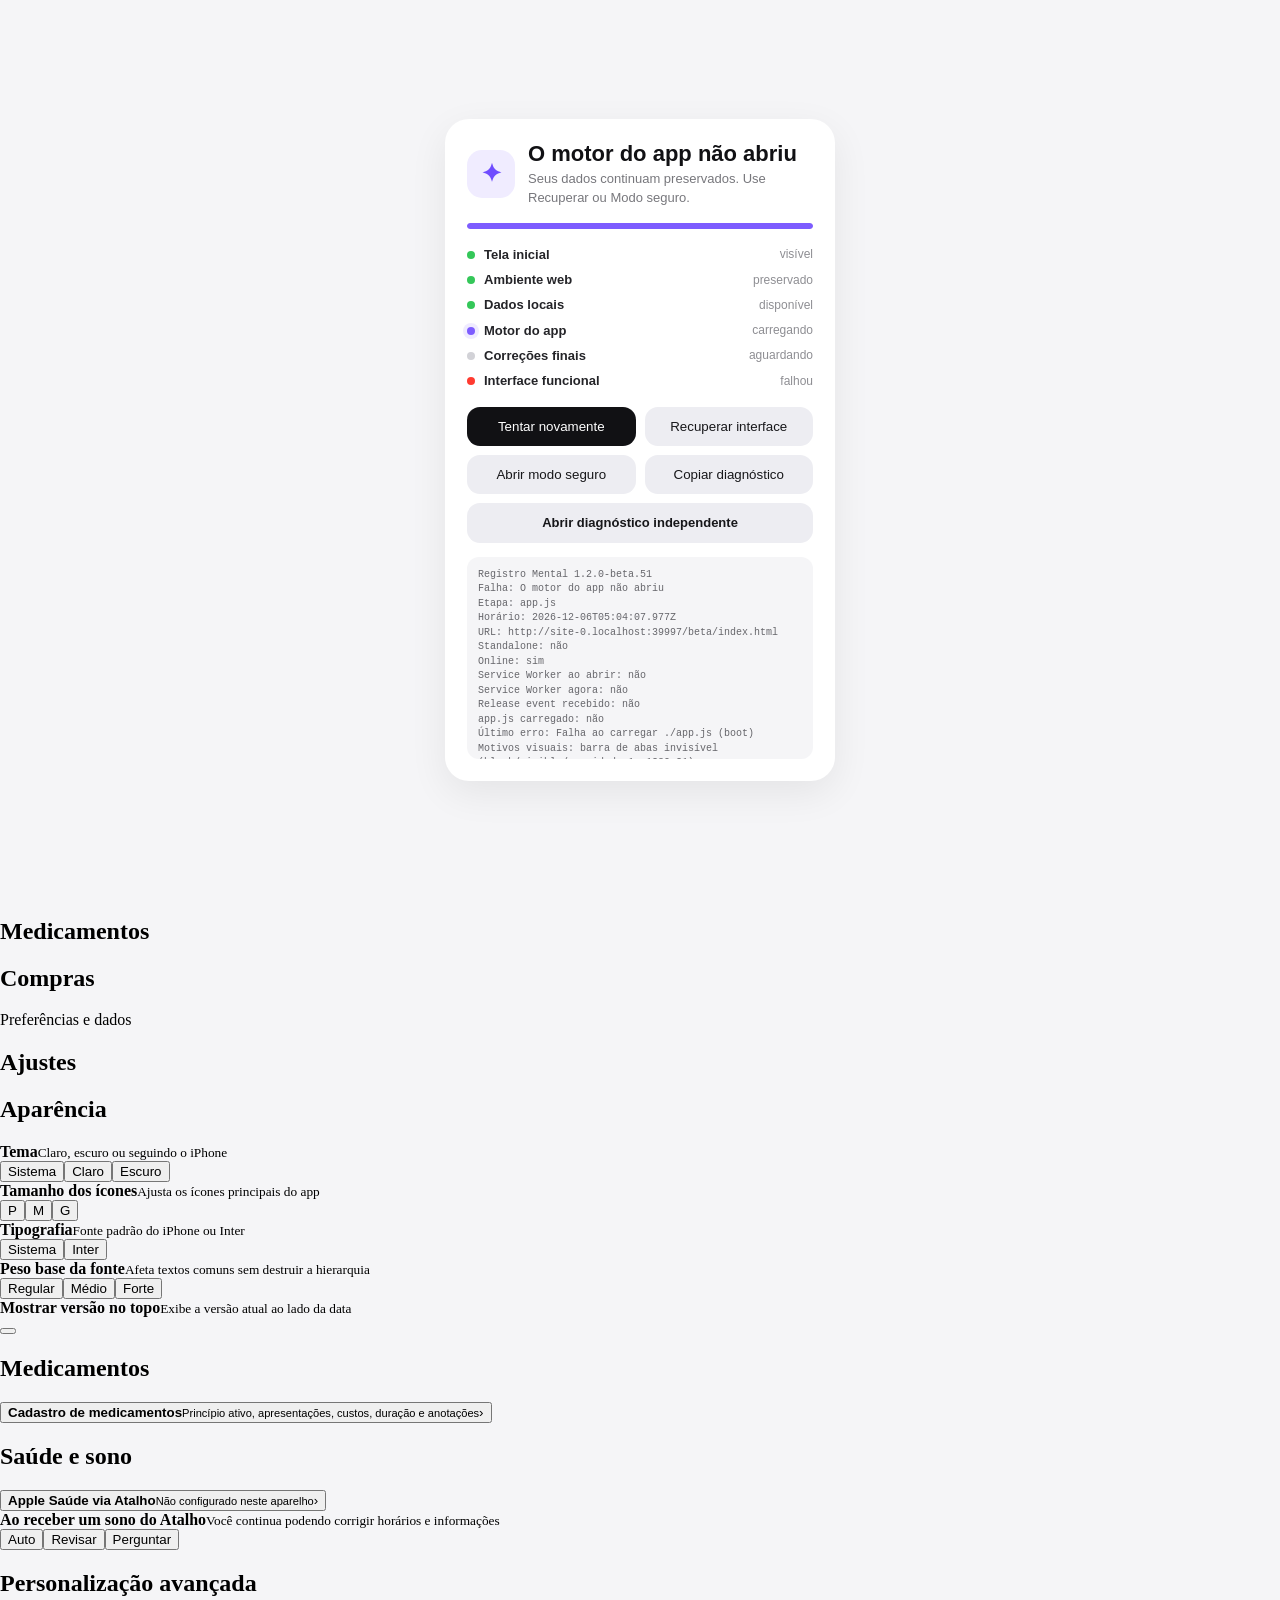
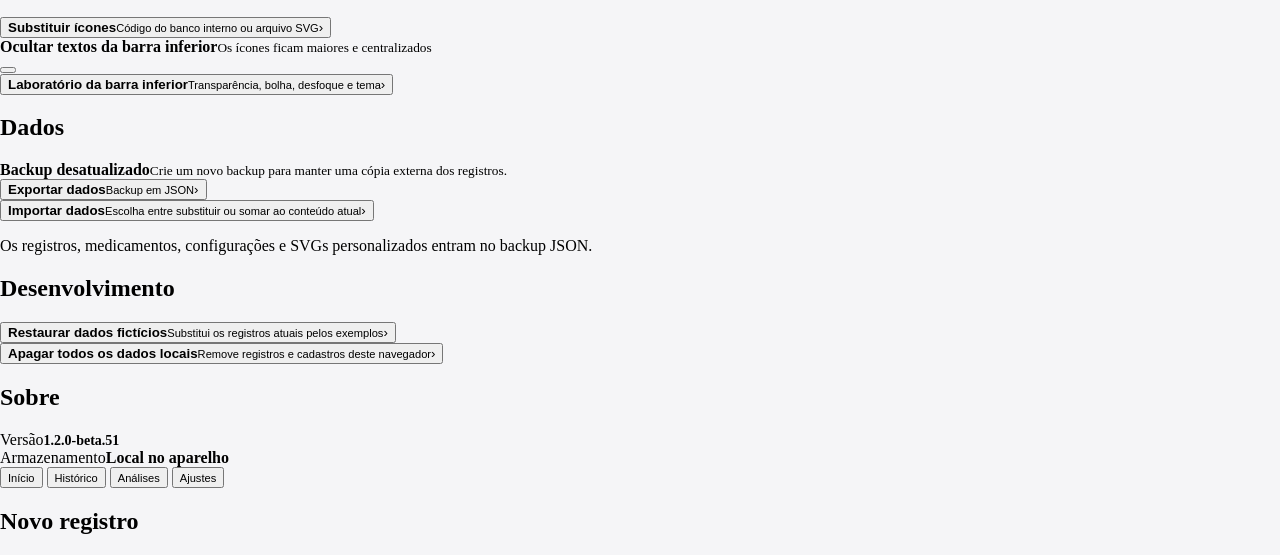
==== beta/index.html @ a5d713c7 "fix: inicialização instantânea beta, cache seguro e isolamento oficial" ====
<!doctype html>
<html lang="pt-BR">
<head>
  <meta charset="utf-8">
  <meta http-equiv="Cache-Control" content="no-cache, no-store, must-revalidate">
  <meta http-equiv="Pragma" content="no-cache">
  <meta http-equiv="Expires" content="0">
  <meta name="viewport" content="width=device-width,initial-scale=1,viewport-fit=cover">
  <meta name="theme-color" content="#f5f5f7">
  <meta name="apple-mobile-web-app-capable" content="yes">
  <meta name="apple-mobile-web-app-status-bar-style" content="default">
  <meta name="apple-mobile-web-app-title" content="Registro Beta">
  <title>Registro Beta</title>
  <link rel="manifest" href="./manifest.webmanifest?v=1.2.0-beta.51">
  <link rel="stylesheet" href="./styles.css?v=1.2.0-beta.51">

<style id="rmBootCriticalStyle">
  html,body{margin:0;min-height:100%;background:#f5f5f7}
  body.rm-booting{overflow:auto}
  /* Carregamento sem sobreposição; erro abre diagnóstico automaticamente. */
  body.rm-booting:not(.rm-boot-failed) #rmBoot{opacity:0!important;visibility:hidden!important;pointer-events:none!important}
  body.rm-boot-failed #rmBoot{opacity:1!important;visibility:visible!important;pointer-events:auto!important}
  #rmBoot{position:fixed;inset:0;z-index:2147483000;display:grid;place-items:center;padding:22px;background:#f5f5f7;color:#111114;font-family:-apple-system,BlinkMacSystemFont,"SF Pro Text",sans-serif;box-sizing:border-box;transition:opacity .22s ease,visibility .22s ease}
  #rmBoot.rm-boot-hide{opacity:0;visibility:hidden;pointer-events:none}
  #rmBootActions[hidden],#rmBootDiagnostics[hidden]{display:none!important}
  .rm-boot-card{width:min(100%,390px);background:#fff;border-radius:24px;padding:22px;box-sizing:border-box;box-shadow:0 12px 38px rgba(0,0,0,.07)}
  .rm-boot-top{display:flex;align-items:center;gap:13px;margin-bottom:16px}.rm-boot-mark{width:48px;height:48px;border-radius:15px;background:#f0ecff;color:#6f4cff;display:grid;place-items:center;font-size:25px;font-weight:700;flex:none}
  .rm-boot-copy h1{font-size:22px;line-height:1.15;margin:0 0 4px}.rm-boot-copy p{font-size:13px;line-height:1.4;color:#77777c;margin:0}
  .rm-boot-bar{height:6px;background:#ececf0;border-radius:999px;overflow:hidden;margin:16px 0 18px}.rm-boot-bar span{display:block;height:100%;width:8%;background:#7d5cff;border-radius:inherit;transition:width .22s ease}
  .rm-boot-steps{display:grid;gap:9px}.rm-boot-step{display:flex;align-items:center;gap:9px;font-size:13px;line-height:1.25;color:#55555b}.rm-boot-step::before{content:"";width:8px;height:8px;border-radius:50%;background:#d2d2d7;flex:none}.rm-boot-step strong{font-weight:600;color:#242428}.rm-boot-step [data-boot-value]{margin-left:auto;color:#8e8e93;font-size:12px}
  .rm-boot-step[data-state="active"]::before{background:#7d5cff;box-shadow:0 0 0 4px rgba(125,92,255,.12)}.rm-boot-step[data-state="ok"]::before{background:#34c759}.rm-boot-step[data-state="warn"]::before{background:#ff9f0a}.rm-boot-step[data-state="error"]::before{background:#ff3b30}
  .rm-boot-actions{display:grid;grid-template-columns:1fr 1fr;gap:9px;margin-top:18px}.rm-boot-actions button{appearance:none;border:0;border-radius:13px;padding:12px 10px;background:#ededf2;color:#17171a;font:600 13px/1.2 inherit}.rm-boot-actions button:first-child{background:#111114;color:#fff}.rm-boot-actions button:last-child{grid-column:1/-1}
  .rm-boot-diagnostics{margin:14px 0 0;padding:11px;border-radius:12px;background:#f5f5f7;max-height:180px;overflow:auto;white-space:pre-wrap;word-break:break-word;font:10px/1.45 ui-monospace,SFMono-Regular,Menlo,monospace;color:#66666b}
  body.rm-boot-failed #rmBoot{overflow:auto}.rm-boot-fallback{display:none;margin-top:14px;font-size:12px;line-height:1.45;color:#8e8e93}
  @media(prefers-color-scheme:dark){html,body,#rmBoot{background:#111114;color:#f7f7f8}.rm-boot-card{background:#1c1c1e;box-shadow:none}.rm-boot-mark{background:#28213d;color:#b7a6ff}.rm-boot-copy p,.rm-boot-step,.rm-boot-fallback{color:#a1a1a6}.rm-boot-step strong{color:#f2f2f4}.rm-boot-bar{background:#2c2c2e}.rm-boot-actions button{background:#2c2c2e;color:#f7f7f8}.rm-boot-actions button:first-child{background:#f2f2f4;color:#111114}.rm-boot-diagnostics{background:#111114;color:#b9b9be}}
</style>


<style id="rmStableReleaseStamp">
  #topVersion{font-size:0!important}
  #topVersion::after{content:"v1.2.0-beta.51";font-size:10px!important}
  #versionLabel{font-size:0!important}
  #versionLabel::after{content:"1.2.0-beta.51";font-size:14px!important}
</style>

  <!-- rm-environment-icon -->
  <link rel="icon" href="./icon-beta.jpeg?v=20260915-2" type="image/jpeg">
  <link rel="apple-touch-icon" href="./icon-beta.jpeg?v=20260915-2">
</head>
<body class="rm-booting">

<div id="rmBoot" role="status" aria-live="polite">
  <section class="rm-boot-card" aria-labelledby="rmBootHeadline">
    <div class="rm-boot-top">
      <div class="rm-boot-mark" aria-hidden="true">✦</div>
      <div class="rm-boot-copy"><h1 id="rmBootHeadline">Abrindo o Registro</h1><p id="rmBootDetail">Preparando a interface…</p></div>
    </div>
    <div class="rm-boot-bar" aria-hidden="true"><span id="rmBootProgress"></span></div>
    <div class="rm-boot-steps">
      <div class="rm-boot-step" data-boot-step="shell"><strong>Tela inicial</strong><span data-boot-value>aguardando</span></div>
      <div class="rm-boot-step" data-boot-step="cache"><strong>Ambiente web</strong><span data-boot-value>verificando</span></div>
      <div class="rm-boot-step" data-boot-step="storage"><strong>Dados locais</strong><span data-boot-value>verificando</span></div>
      <div class="rm-boot-step" data-boot-step="engine"><strong>Motor do app</strong><span data-boot-value>aguardando</span></div>
      <div class="rm-boot-step" data-boot-step="patches"><strong>Correções finais</strong><span data-boot-value>aguardando</span></div>
      <div class="rm-boot-step" data-boot-step="ready"><strong>Interface funcional</strong><span data-boot-value>aguardando</span></div>
    </div>
    <div class="rm-boot-actions" id="rmBootActions" hidden>
      <button type="button" id="rmBootRetry">Tentar novamente</button>
      <button type="button" id="rmBootRecover">Recuperar interface</button>
      <button type="button" id="rmBootSafe">Abrir modo seguro</button>
      <button type="button" id="rmBootCopy">Copiar diagnóstico</button>
    </div>
    <pre class="rm-boot-diagnostics" id="rmBootDiagnostics" hidden></pre>
    <p class="rm-boot-fallback" id="rmBootFallback">Se esta tela ficar parada por muito tempo, abra recover.html. Seus registros locais não são apagados por esta inicialização.</p>
  </section>
</div>

  <div class="app-shell">
    <main class="content" id="content">
      <section class="view active" data-view="home">
        <header class="page-header home-header">
          <div>
            <p class="eyebrow"><span id="dateLabel">Hoje</span><span class="version-inline" id="topVersion">v1.2.0-beta.51</span></p>
            <h1>Registro</h1>
          </div>
          <button class="round-button" id="homeOptionsBtn" aria-label="Abrir ajustes">•••</button>
        </header>

        <section class="summary-card compact-summary" aria-labelledby="summaryTitle">
          <div class="card-heading-row compact-heading"><div><p class="section-kicker">HOJE</p><h2 id="summaryTitle">Resumo do dia</h2></div></div>
          <div class="summary-list compact-summary-list" id="summaryList"></div>
        </section>

        <section class="action-section" aria-labelledby="quickActionsTitle">
          <div class="section-title-row"><h2 id="quickActionsTitle">Adicionar</h2></div>
          <div class="action-grid">
            <button class="action-card primary-action" data-type="note"><span class="action-icon" data-icon="note"></span><span class="action-copy"><strong>Anotação</strong><small>Texto e estado emocional</small></span><span class="action-plus">+</span></button>
            <button class="action-card compact-action med-action" data-type="medication"><span class="action-icon" data-icon="pill"></span><strong>Medicamento</strong></button>
            <button class="action-card compact-action sleep-action" data-type="sleep"><span class="action-icon" data-icon="moon"></span><strong>Sono</strong></button>
            <button class="action-card compact-action buy-action" data-type="purchase"><span class="action-icon" data-icon="bag"></span><strong>Compra</strong></button>
          </div>
        </section>

        <section class="recent-section" aria-labelledby="recentTitle">
          <div class="section-divider"></div>
          <div class="section-title-row"><div><p class="section-kicker">REGISTROS</p><h2 id="recentTitle">Mais recentes</h2></div><button class="link-button" data-go="history">Ver todos</button></div>
          <div class="timeline" id="homeTimeline"></div>
          <div class="empty-state hidden" id="homeEmpty">Nenhum registro neste dia.</div>
        </section>
      </section>

      <section class="view" data-view="history">
        <header class="page-header"><div><p class="eyebrow">Todos os registros</p><h1>Histórico</h1></div></header>
        <div class="filter-scroll" id="historyFilters"><button class="filter-chip selected" data-filter="all">Tudo</button><button class="filter-chip" data-filter="note">Anotações</button><button class="filter-chip" data-filter="medication">Medicamentos</button><button class="filter-chip" data-filter="sleep">Sono</button><button class="filter-chip" data-filter="purchase">Compras</button></div>
        <div class="history-list" id="historyList"></div>
        <div class="empty-state hidden" id="historyEmpty">Nenhum registro para este filtro.</div>
      </section>

      <section class="view" data-view="analysis">
        <header class="page-header"><div><p class="eyebrow">Leitura dos seus registros</p><h1>Análises</h1></div></header>
        <div class="notice-card"><span class="notice-icon" data-icon="spark"></span><div><strong>Análise baseada nos registros</strong><p>O app cruza horários, repetição e proximidade temporal. Ele não afirma causalidade nem substitui interpretação clínica.</p></div></div>
        <section class="analysis-card prominent-analysis"><p class="section-kicker">AGORA</p><h2>Análise atual</h2><div id="currentAnalysis" class="analysis-stack"></div></section>
        <section class="analysis-card"><div class="analysis-title"><span data-icon="moon"></span><h2>Sono</h2></div><div id="sleepAnalysis" class="metric-grid"></div></section>
        <section class="analysis-card"><div class="analysis-title"><span data-icon="link"></span><h2>Associações temporais</h2></div><div id="associationAnalysis" class="analysis-stack"></div></section>
        <section class="analysis-card"><div class="analysis-title"><span data-icon="pill"></span><h2>Medicamentos</h2></div><div id="medicationAnalysis" class="analysis-stack"></div></section>
        <section class="analysis-card"><div class="analysis-title"><span data-icon="bag"></span><h2>Compras</h2></div><div id="purchaseAnalysis" class="analysis-stack"></div></section>
      </section>

      <section class="view" data-view="settings">
        <header class="page-header"><div><p class="eyebrow">Preferências e dados</p><h1>Ajustes</h1></div></header>

        <section class="settings-group"><h2>Aparência</h2><div class="settings-card">
          <div class="setting-block"><div class="setting-label"><strong>Tema</strong><small>Claro, escuro ou seguindo o iPhone</small></div><div class="segmented animated-segmented" id="themeControl"><button data-theme-value="system">Sistema</button><button data-theme-value="light">Claro</button><button data-theme-value="dark">Escuro</button></div></div>
          <div class="setting-separator"></div>
          <div class="setting-block"><div class="setting-label"><strong>Tamanho dos ícones</strong><small>Ajusta os ícones principais do app</small></div><div class="segmented animated-segmented" id="iconSizeControl"><button data-icon-size="small">P</button><button data-icon-size="medium">M</button><button data-icon-size="large">G</button></div></div>
          <div class="setting-separator"></div>
          <div class="setting-block"><div class="setting-label"><strong>Tipografia</strong><small>Fonte padrão do iPhone ou Inter</small></div><div class="segmented animated-segmented" id="fontFamilyControl"><button data-font-family="system">Sistema</button><button data-font-family="inter">Inter</button></div></div>
          <div class="setting-separator"></div>
          <div class="setting-block"><div class="setting-label"><strong>Peso base da fonte</strong><small>Afeta textos comuns sem destruir a hierarquia</small></div><div class="segmented animated-segmented" id="fontWeightControl"><button data-font-weight="400">Regular</button><button data-font-weight="500">Médio</button><button data-font-weight="600">Forte</button></div></div>
          <div class="setting-separator"></div>
          <div class="setting-inline"><div class="setting-label no-margin"><strong>Mostrar versão no topo</strong><small>Exibe a versão atual ao lado da data</small></div><button class="switch-control" id="showVersionToggle" role="switch" aria-checked="true"><span></span></button></div>
        </div></section>

        <section class="settings-group"><h2>Medicamentos</h2><div class="settings-card list-card">
          <button class="settings-row" id="medicationRegistryBtn"><span class="settings-row-icon" data-icon="pill"></span><span><strong>Cadastro de medicamentos</strong><small>Princípio ativo, apresentações, custos, duração e anotações</small></span><span class="chevron">›</span></button>
        </div></section>

        <section class="settings-group"><h2>Saúde e sono</h2><div class="settings-card list-card">
          <button class="settings-row" id="healthImportInfoBtn"><span class="settings-row-icon health-icon" data-icon="heart"></span><span><strong>Apple Saúde via Atalho</strong><small id="healthStatusText">Não configurado neste aparelho</small></span><span class="chevron">›</span></button>
          <div class="setting-separator inset"></div>
          <div class="setting-block"><div class="setting-label"><strong>Ao receber um sono do Atalho</strong><small>Você continua podendo corrigir horários e informações</small></div><div class="segmented animated-segmented three-wide" id="healthImportModeControl"><button data-health-mode="auto">Auto</button><button data-health-mode="review">Revisar</button><button data-health-mode="ask">Perguntar</button></div></div>
        </div></section>

        <section class="settings-group"><h2>Personalização avançada</h2><div class="settings-card list-card">
          <button class="settings-row" id="customIconsBtn"><span class="settings-row-icon" data-icon="spark"></span><span><strong>Substituir ícones</strong><small>Código do banco interno ou arquivo SVG</small></span><span class="chevron">›</span></button>
          <div class="setting-separator inset"></div>
          <div class="setting-inline"><div class="setting-label no-margin"><strong>Ocultar textos da barra inferior</strong><small>Os ícones ficam maiores e centralizados</small></div><button class="switch-control" id="hideTabLabelsToggle" role="switch" aria-checked="false"><span></span></button></div>
          <div class="setting-separator"></div>
          <button class="settings-row" id="tabbarLabBtn"><span class="settings-row-icon" data-icon="settings"></span><span><strong>Laboratório da barra inferior</strong><small>Transparência, bolha, desfoque e tema</small></span><span class="chevron">›</span></button>
        </div></section>

        <section class="settings-group"><h2>Dados</h2><div class="backup-warning hidden" id="backupWarning"><span data-icon="export"></span><div><strong>Backup desatualizado</strong><small id="backupWarningText">Crie um novo backup para manter uma cópia externa dos registros.</small></div></div><div class="settings-card list-card">
          <button class="settings-row" id="exportBtn"><span class="settings-row-icon" data-icon="export"></span><span><strong>Exportar dados</strong><small id="backupStatusText">Backup em JSON</small></span><span class="chevron">›</span></button>
          <div class="setting-separator inset"></div>
          <button class="settings-row" id="importBtn"><span class="settings-row-icon" data-icon="import"></span><span><strong>Importar dados</strong><small>Escolha entre substituir ou somar ao conteúdo atual</small></span><span class="chevron">›</span></button>
        </div><p class="group-footnote">Os registros, medicamentos, configurações e SVGs personalizados entram no backup JSON.</p></section>

        <section class="settings-group"><h2>Desenvolvimento</h2><div class="settings-card list-card">
          <button class="settings-row no-icon" id="restoreDemoBtn"><span><strong>Restaurar dados fictícios</strong><small>Substitui os registros atuais pelos exemplos</small></span><span class="chevron">›</span></button>
          <div class="setting-separator"></div>
          <button class="settings-row no-icon danger-row" id="clearBtn"><span><strong>Apagar todos os dados locais</strong><small>Remove registros e cadastros deste navegador</small></span><span class="chevron">›</span></button>
        </div></section>

        <section class="settings-group about-group"><h2>Sobre</h2><div class="settings-card info-card"><div><span>Versão</span><strong id="versionLabel">1.2.0-beta.51</strong></div><div><span>Armazenamento</span><strong>Local no aparelho</strong></div></div></section>
      </section>
    </main>

    <nav class="tab-bar capsule-tabbar" aria-label="Navegação principal">
      <span class="tab-bubble" id="tabBubble" aria-hidden="true"></span>
      <button class="tab-item selected" data-tab="home"><span data-icon="home"></span><small>Início</small></button>
      <button class="tab-item" data-tab="history"><span data-icon="history"></span><small>Histórico</small></button>
      <button class="tab-item" data-tab="analysis"><span data-icon="chart"></span><small>Análises</small></button>
      <button class="tab-item" data-tab="settings"><span data-icon="settings"></span><small>Ajustes</small></button>
    </nav>
  </div>

  <div id="backdrop" class="backdrop" aria-hidden="true"><section class="sheet" role="dialog" aria-modal="true" aria-labelledby="sheetTitle"><div class="grabber"></div><div class="sheet-header"><h2 id="sheetTitle">Novo registro</h2></div><form id="form"></form></section></div>
  <input type="file" id="importFile" accept="application/json,.json" hidden>
  <input type="file" id="svgImportFile" accept="image/svg+xml,.svg" hidden>
  <div id="toast" class="toast" role="status" aria-live="polite"></div>
  
<script>
window.REGISTRO_SHELL_RELEASE='1.2.0-beta.51';
setTimeout(function(){
  if(window.__RM_BOOT_STARTED)return;
  var h=document.getElementById('rmBootHeadline');
  var d=document.getElementById('rmBootDetail');
  var a=document.getElementById('rmBootActions');
  var f=document.getElementById('rmBootFallback');
  document.body.classList.add('rm-boot-failed');
  if(h)h.textContent='O inicializador não carregou';
  if(d)d.textContent='A página abriu, mas o arquivo de inicialização não respondeu.';
  if(a)a.hidden=false;
  if(f)f.style.display='block';
  var retry=document.getElementById('rmBootRetry');
  var recover=document.getElementById('rmBootRecover');
  var safe=document.getElementById('rmBootSafe');
  if(retry)retry.onclick=function(){location.replace('./launch.html?fallback='+Date.now())};
  if(recover)recover.onclick=function(){location.href='./recover.html?fallback='+Date.now()};
  if(safe)safe.onclick=function(){location.href='./safe.html?fallback='+Date.now()};
},8000);
</script>

<script src="./boot.js?v=1.2.0-beta.51" defer></script>
</body>
</html>
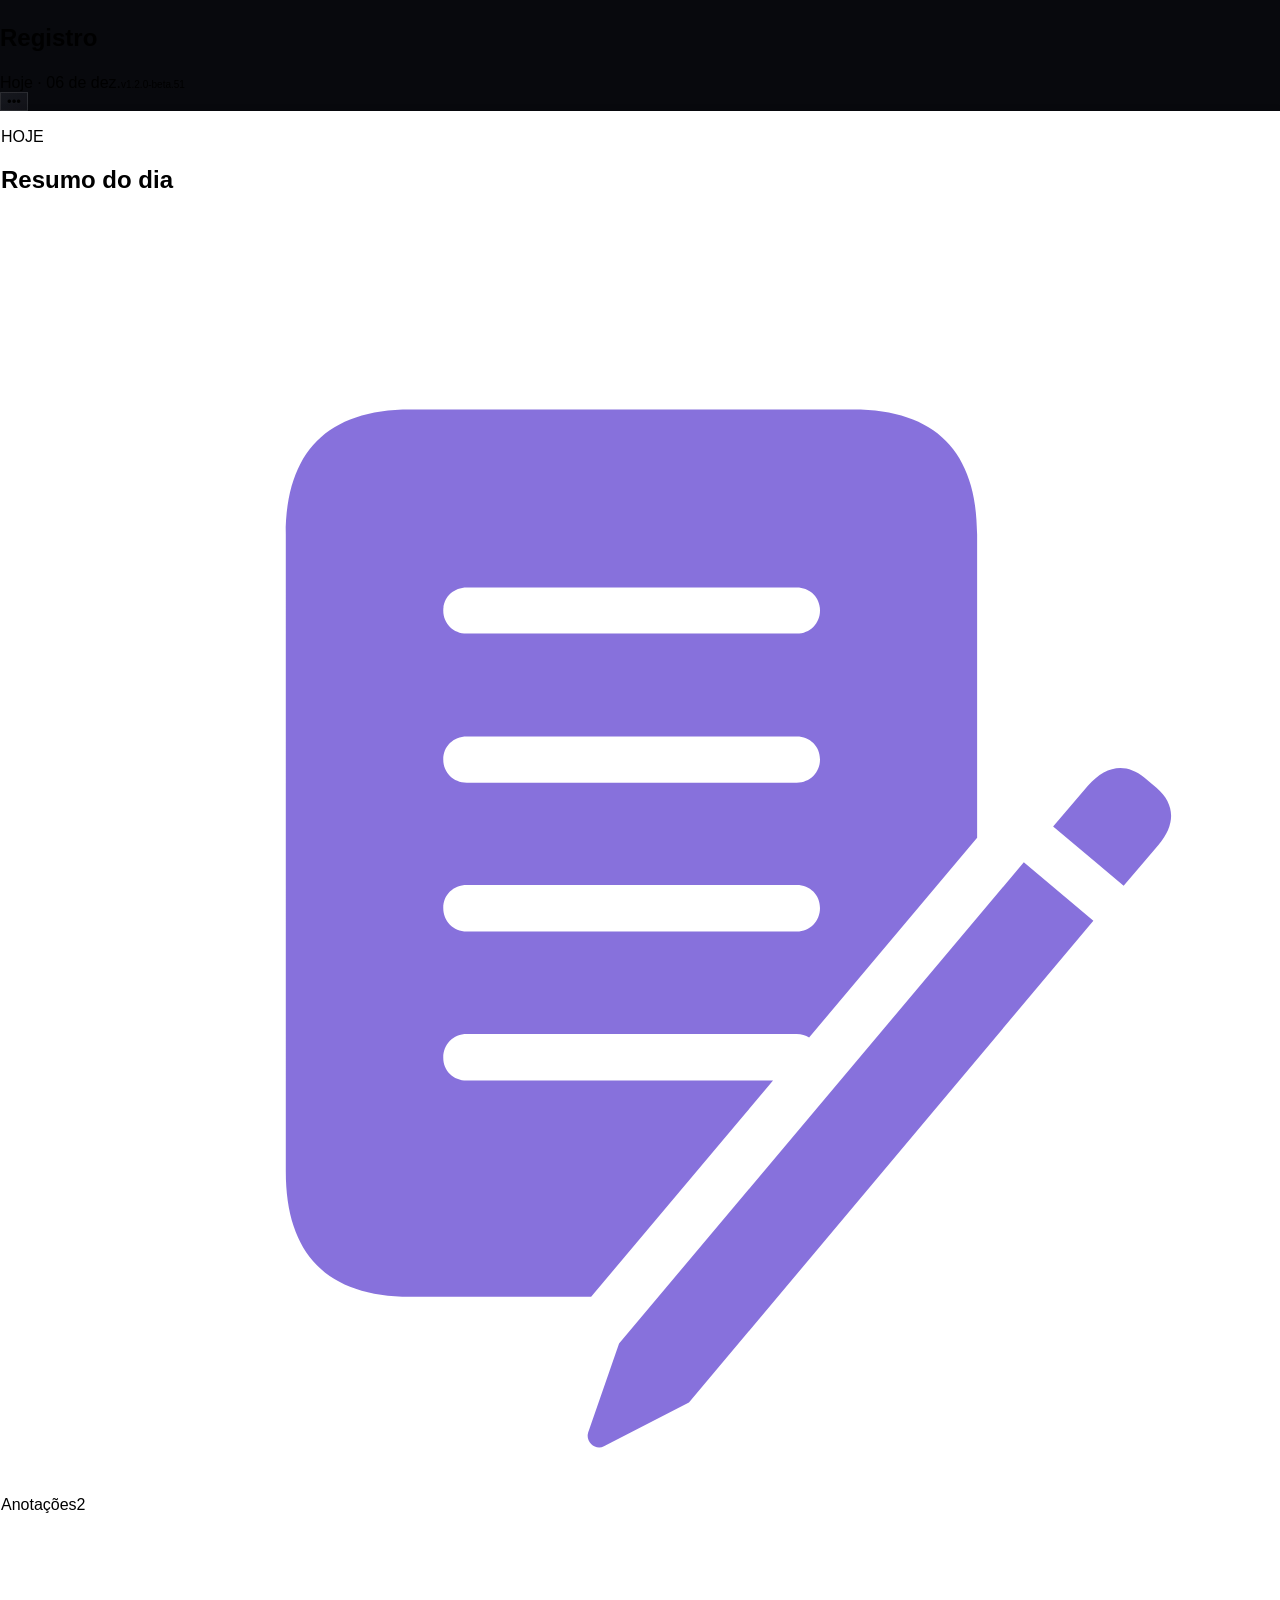
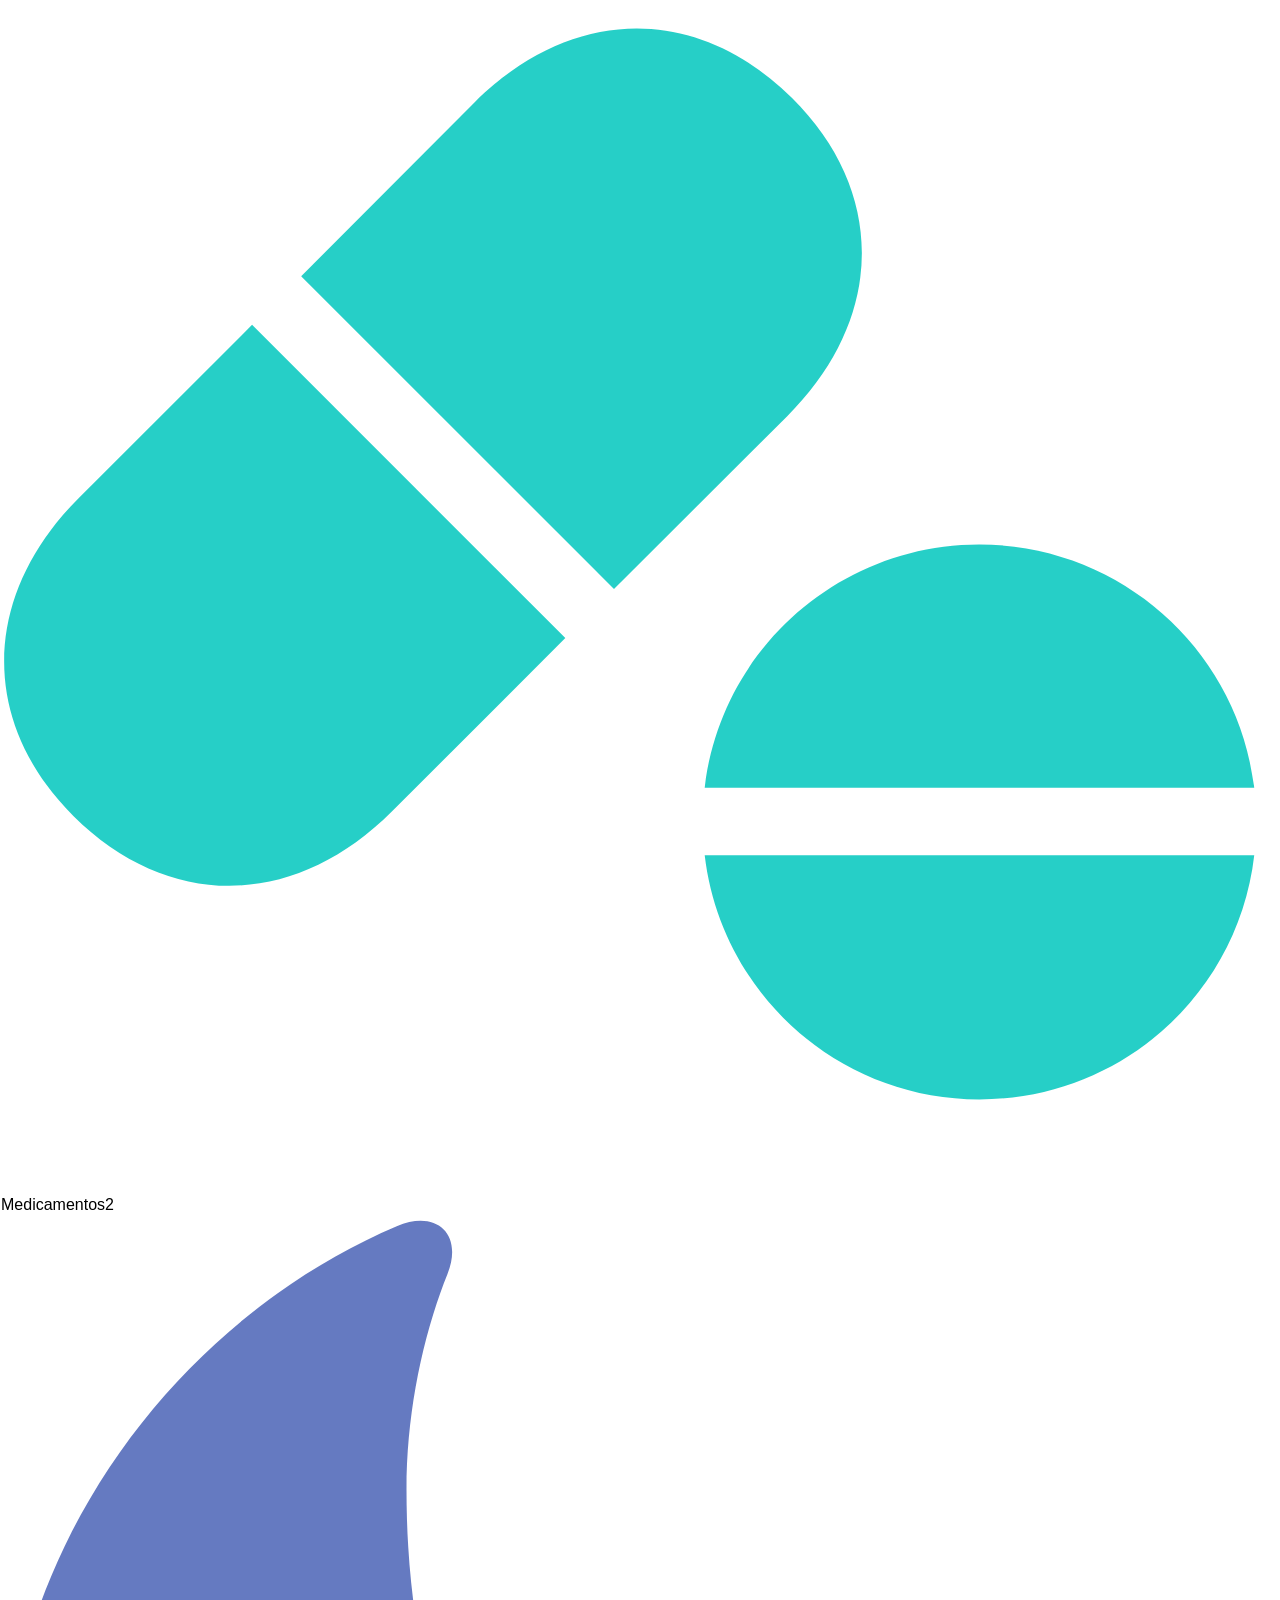
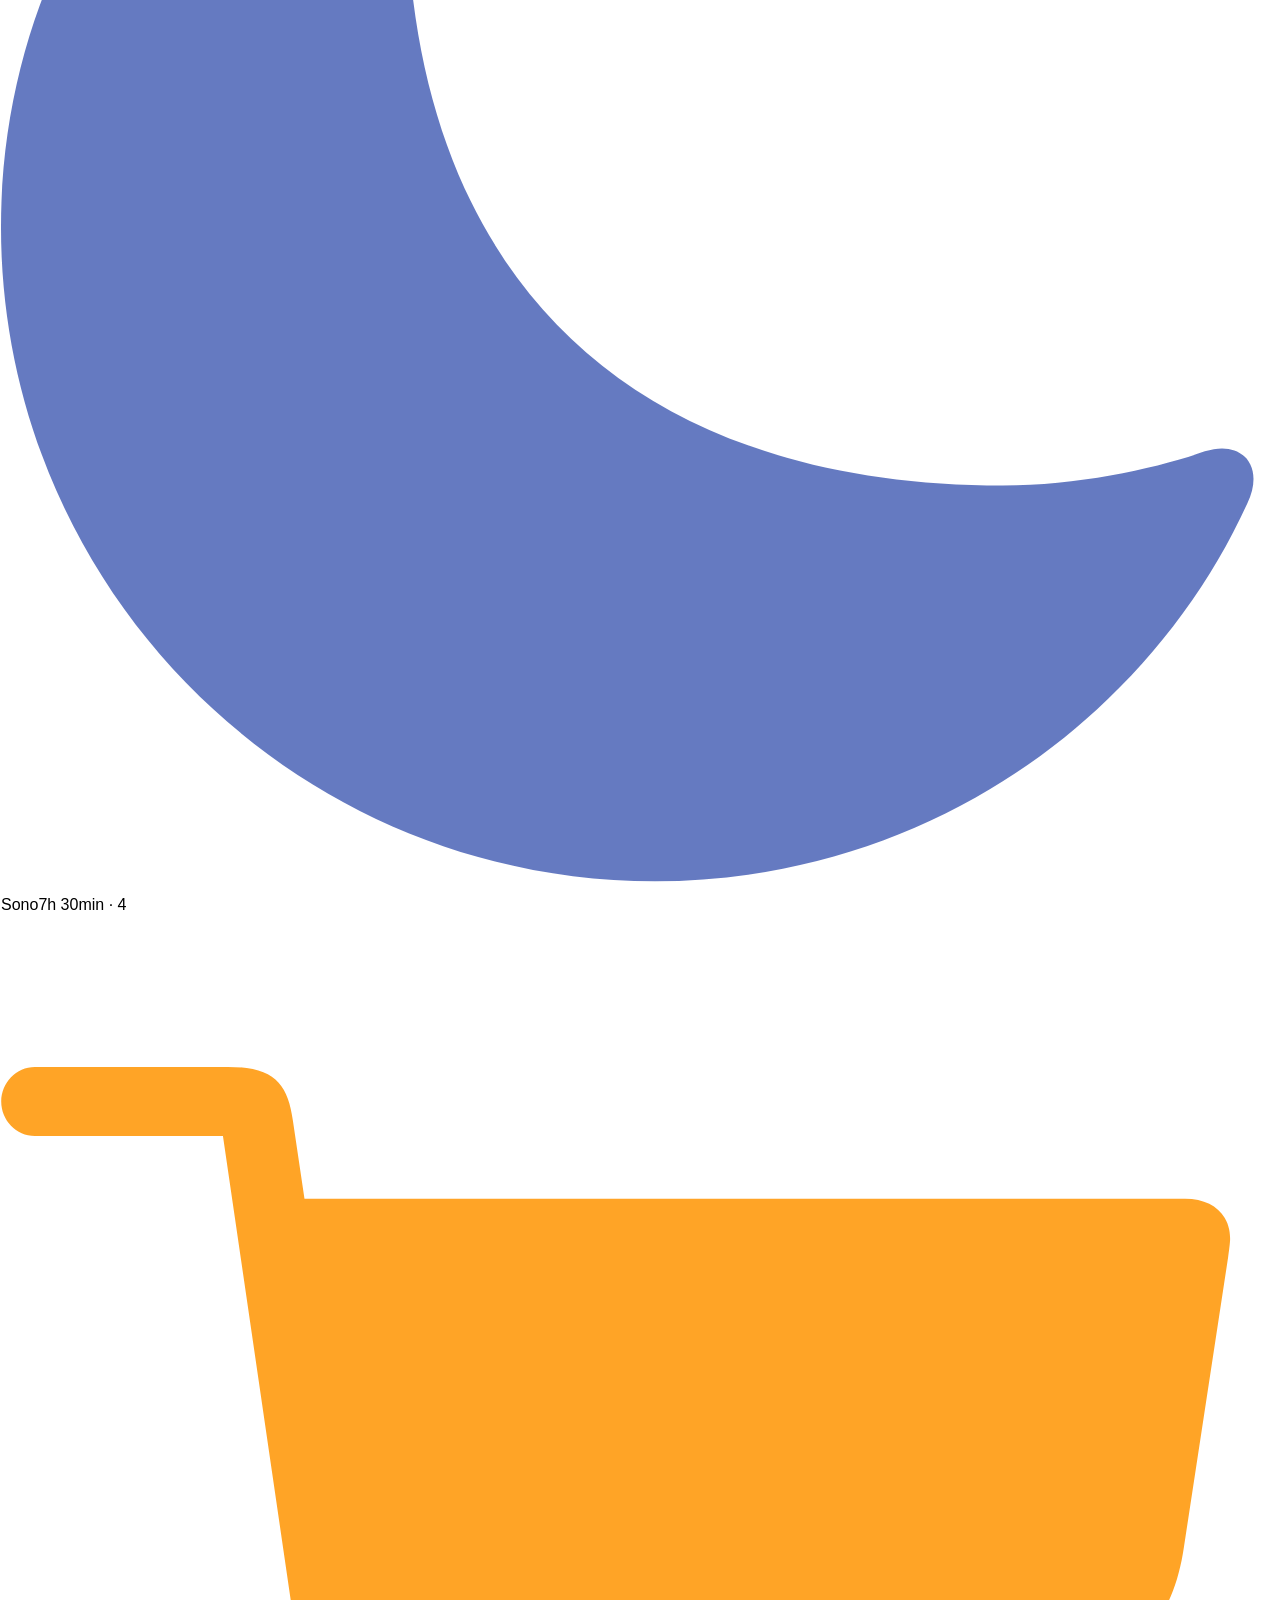
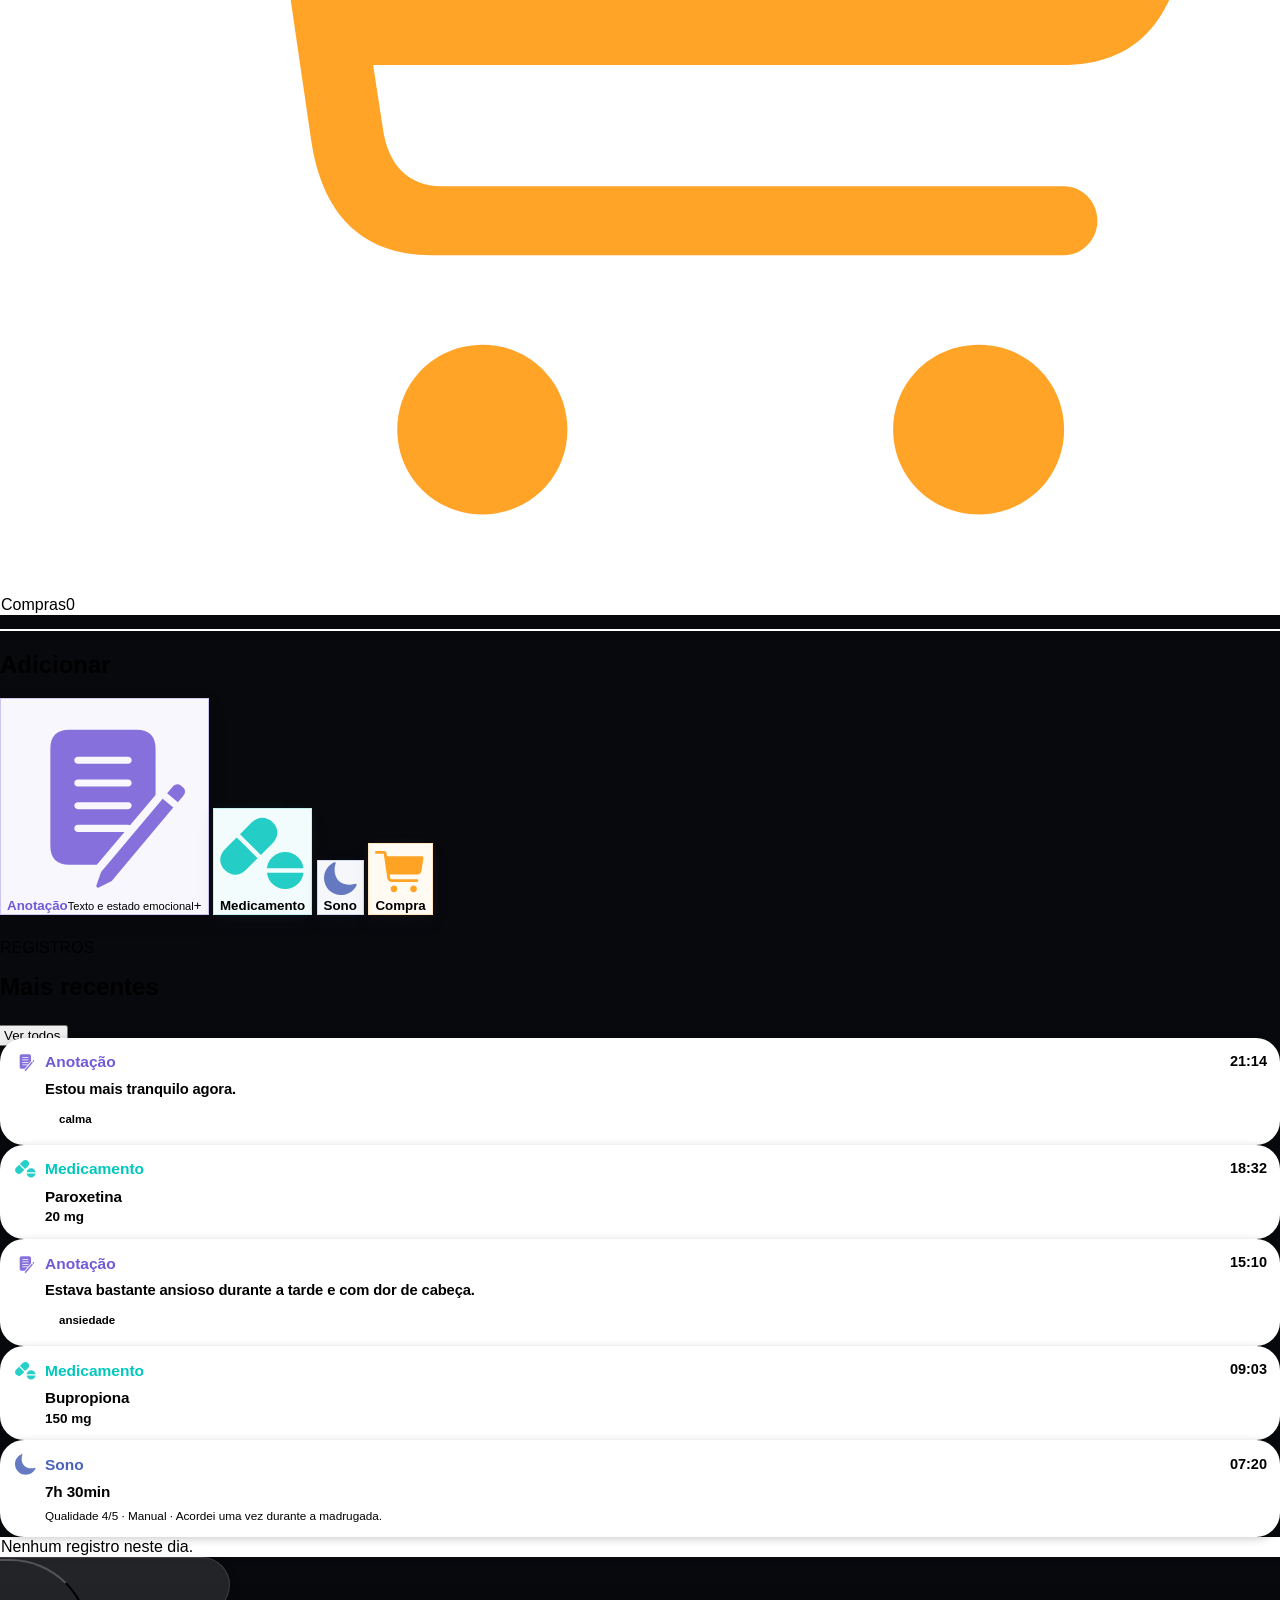
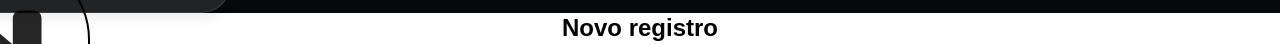
==== commit dfc8dcc1: "fix(beta): sincronizar tema e barra inferior" ====
--- a/beta/index.html
+++ b/beta/index.html
@@ -12,11 +12,25 @@
   <meta name="apple-mobile-web-app-title" content="Registro Beta">
   <title>Registro Beta</title>
   <link rel="manifest" href="./manifest.webmanifest?v=1.2.0-beta.51">
+<script id="rmEarlyTheme">
+(()=>{try{
+const s=JSON.parse(localStorage.getItem('registro-beta-settings-v1')||'{}');
+const h=document.documentElement;
+h.dataset.theme=['dark','light','system'].includes(s.theme)?s.theme:'dark';
+h.dataset.accent=s.accent||'violet';
+h.dataset.visualMode=s.visualMode==='ultra'?'ultra':'optimized';
+h.dataset.iconSize=s.iconSize||'medium';
+h.dataset.iconWeight=s.iconWeight||'regular';
+h.dataset.hideTabLabels=String(Boolean(s.hideTabLabels));
+h.style.setProperty('--base-font-weight',String(s.fontWeight||'600'));
+}catch(_){document.documentElement.dataset.theme='dark';}})();
+</script>
   <link rel="stylesheet" href="./styles.css?v=1.2.0-beta.51">
 
 <style id="rmBootCriticalStyle">
-  html,body{margin:0;min-height:100%;background:#f5f5f7}
+  html,body{margin:0;min-height:100%;background:var(--bg,#000)}
   body.rm-booting{overflow:auto}
+  body.rm-booting:not(.rm-boot-failed) .app-shell{clip-path:inset(0 0 100% 0);pointer-events:none}
   /* Carregamento sem sobreposição; erro abre diagnóstico automaticamente. */
   body.rm-booting:not(.rm-boot-failed) #rmBoot{opacity:0!important;visibility:hidden!important;pointer-events:none!important}
   body.rm-boot-failed #rmBoot{opacity:1!important;visibility:visible!important;pointer-events:auto!important}
@@ -32,7 +46,7 @@
   .rm-boot-actions{display:grid;grid-template-columns:1fr 1fr;gap:9px;margin-top:18px}.rm-boot-actions button{appearance:none;border:0;border-radius:13px;padding:12px 10px;background:#ededf2;color:#17171a;font:600 13px/1.2 inherit}.rm-boot-actions button:first-child{background:#111114;color:#fff}.rm-boot-actions button:last-child{grid-column:1/-1}
   .rm-boot-diagnostics{margin:14px 0 0;padding:11px;border-radius:12px;background:#f5f5f7;max-height:180px;overflow:auto;white-space:pre-wrap;word-break:break-word;font:10px/1.45 ui-monospace,SFMono-Regular,Menlo,monospace;color:#66666b}
   body.rm-boot-failed #rmBoot{overflow:auto}.rm-boot-fallback{display:none;margin-top:14px;font-size:12px;line-height:1.45;color:#8e8e93}
-  @media(prefers-color-scheme:dark){html,body,#rmBoot{background:#111114;color:#f7f7f8}.rm-boot-card{background:#1c1c1e;box-shadow:none}.rm-boot-mark{background:#28213d;color:#b7a6ff}.rm-boot-copy p,.rm-boot-step,.rm-boot-fallback{color:#a1a1a6}.rm-boot-step strong{color:#f2f2f4}.rm-boot-bar{background:#2c2c2e}.rm-boot-actions button{background:#2c2c2e;color:#f7f7f8}.rm-boot-actions button:first-child{background:#f2f2f4;color:#111114}.rm-boot-diagnostics{background:#111114;color:#b9b9be}}
+  @media(prefers-color-scheme:dark){html,body,#rmBoot{background:var(--bg,#000);color:#f7f7f8}.rm-boot-card{background:#1c1c1e;box-shadow:none}.rm-boot-mark{background:#28213d;color:#b7a6ff}.rm-boot-copy p,.rm-boot-step,.rm-boot-fallback{color:#a1a1a6}.rm-boot-step strong{color:#f2f2f4}.rm-boot-bar{background:#2c2c2e}.rm-boot-actions button{background:#2c2c2e;color:#f7f7f8}.rm-boot-actions button:first-child{background:#f2f2f4;color:#111114}.rm-boot-diagnostics{background:#111114;color:#b9b9be}}
 </style>
 
 
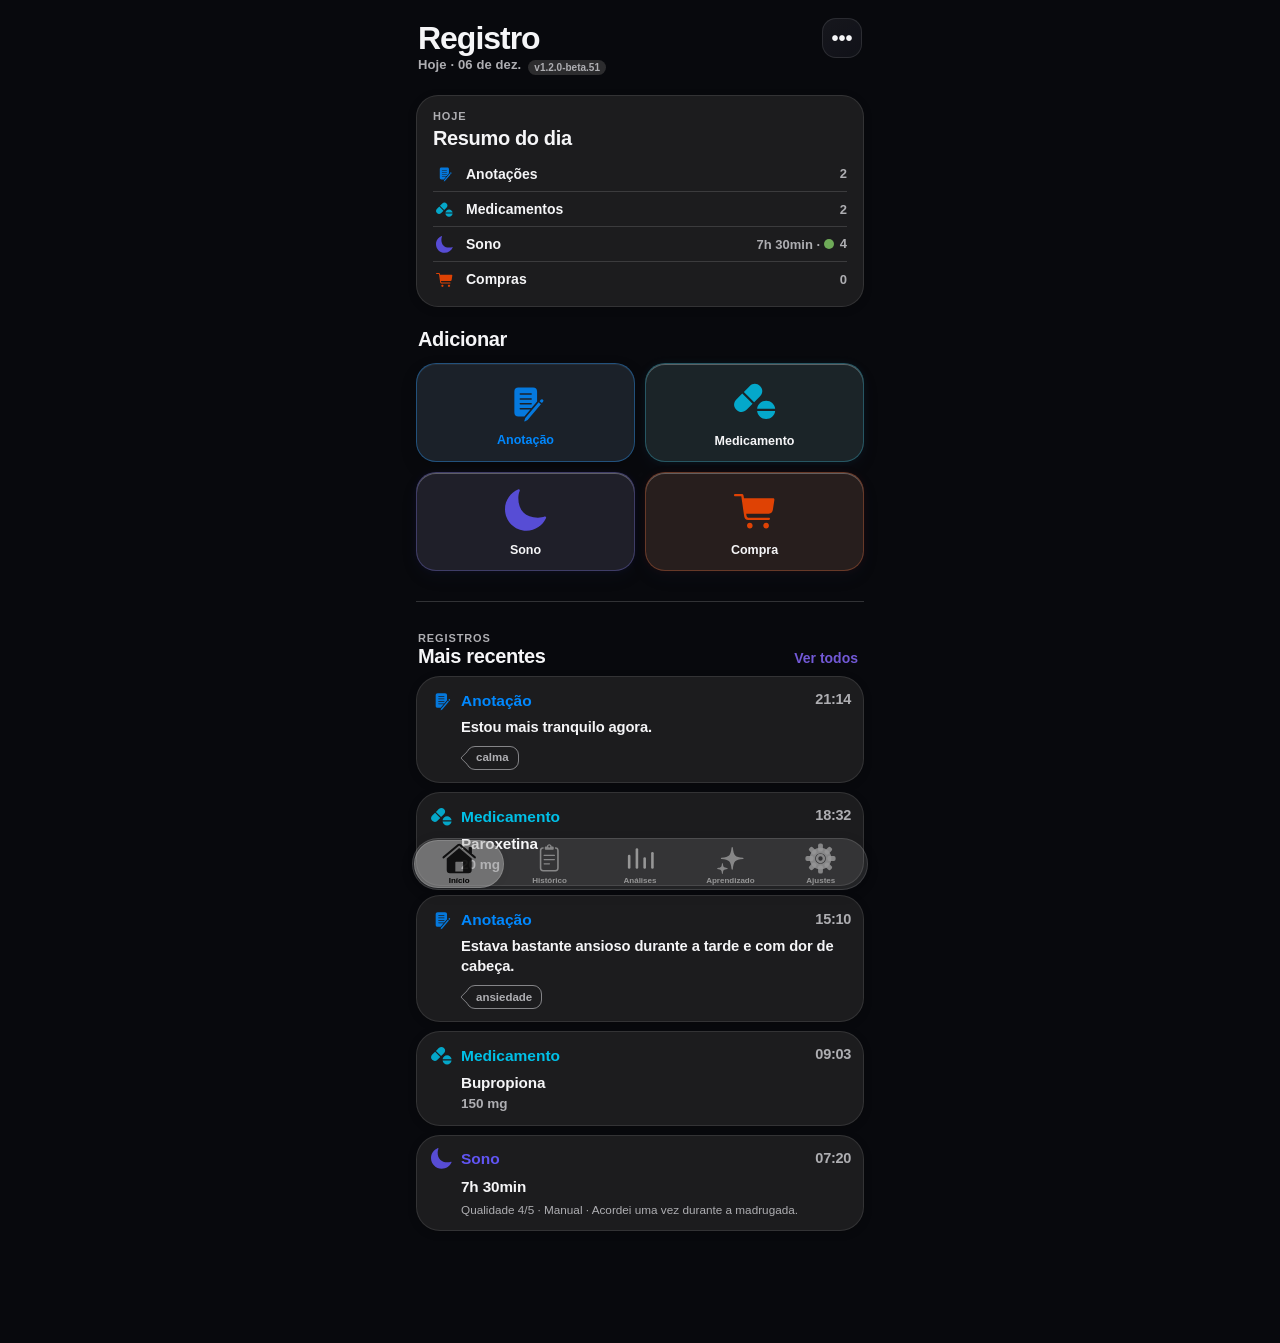
==== commit 349d17b7: "fix(beta): exibir interface imediatamente com paleta oficial" ====
--- a/beta/index.html
+++ b/beta/index.html
@@ -27,10 +27,29 @@
 </script>
   <link rel="stylesheet" href="./styles.css?v=1.2.0-beta.51">
 
+<style id="rmFirstFramePalette">
+:root {
+  --accent:#7259D6!important;
+  --record-note:#0188FE!important;
+  --record-med:#00C0E7!important;
+  --record-sleep:#6155F4!important;
+  --record-buy:#FF4900!important;
+  --note:#0188FE!important;
+  --med:#00C0E7!important;
+  --sleep:#6155F4!important;
+  --buy:#FF4900!important;
+}
+html[data-theme="dark"] {
+  --accent-soft:#2D2741!important;
+  --accent-strong:#C9BFFF!important;
+}
+</style>
+
+
 <style id="rmBootCriticalStyle">
   html,body{margin:0;min-height:100%;background:var(--bg,#000)}
   body.rm-booting{overflow:auto}
-  body.rm-booting:not(.rm-boot-failed) .app-shell{clip-path:inset(0 0 100% 0);pointer-events:none}
+  body.rm-booting:not(.rm-boot-failed) .app-shell{clip-path:none;pointer-events:auto}
   /* Carregamento sem sobreposição; erro abre diagnóstico automaticamente. */
   body.rm-booting:not(.rm-boot-failed) #rmBoot{opacity:0!important;visibility:hidden!important;pointer-events:none!important}
   body.rm-boot-failed #rmBoot{opacity:1!important;visibility:visible!important;pointer-events:auto!important}
--- a/beta/styles.css
+++ b/beta/styles.css
@@ -0,0 +1,113 @@
+/* ---- styles.css consolidado na 1.0.0 ---- */
+:root{color-scheme:light dark;--bg:#f5f5f7;--surface:#fff;--surface-2:#f2f2f7;--text:#111114;--secondary:#6e6e73;--tertiary:#8e8e93;--separator:rgba(60,60,67,.14);--accent:#7259d6;--accent-soft:#eeeaff;--accent-strong:#533ab7;--med:#00C0E7;--sleep:#6155F4;--buy:#FF4900;--danger:#d92d20;--shadow:0 10px 30px rgba(0,0,0,.07);--thin-shadow:0 2px 12px rgba(0,0,0,.05);--icon-size:1;--icon-stroke:2}html[data-theme="dark"]{color-scheme:dark;--bg:#000;--surface:#1c1c1e;--surface-2:#2c2c2e;--text:#f5f5f7;--secondary:#aeaeb2;--tertiary:#8e8e93;--separator:rgba(84,84,88,.55);--accent-soft:#2d2741;--accent-strong:#c9bfff;--shadow:0 10px 30px rgba(0,0,0,.28);--thin-shadow:0 2px 12px rgba(0,0,0,.24)}html[data-accent="blue"]{--accent:#3478f6;--accent-soft:#e8f0ff;--accent-strong:#1c55b5}html[data-theme="dark"][data-accent="blue"]{--accent-soft:#1e2d49;--accent-strong:#8ab4ff}html[data-accent="green"]{--accent:#31a266;--accent-soft:#e6f5ec;--accent-strong:#217347}html[data-theme="dark"][data-accent="green"]{--accent-soft:#1e3428;--accent-strong:#75d39b}html[data-icon-size="small"]{--icon-size:.88}html[data-icon-size="large"]{--icon-size:1.14}html[data-icon-weight="light"]{--icon-stroke:1.65}html[data-icon-weight="bold"]{--icon-stroke:2.55}@media(prefers-color-scheme:dark){html[data-theme="system"]{color-scheme:dark;--bg:#000;--surface:#1c1c1e;--surface-2:#2c2c2e;--text:#f5f5f7;--secondary:#aeaeb2;--tertiary:#8e8e93;--separator:rgba(84,84,88,.55);--accent-soft:#2d2741;--accent-strong:#c9bfff;--shadow:0 10px 30px rgba(0,0,0,.28);--thin-shadow:0 2px 12px rgba(0,0,0,.24)}html[data-theme="system"][data-accent="blue"]{--accent-soft:#1e2d49;--accent-strong:#8ab4ff}html[data-theme="system"][data-accent="green"]{--accent-soft:#1e3428;--accent-strong:#75d39b}}*{box-sizing:border-box}html,body{margin:0;min-height:100%;background:var(--bg)}body{color:var(--text);font-family:-apple-system,BlinkMacSystemFont,"SF Pro Text","Segoe UI",sans-serif;-webkit-font-smoothing:antialiased}button,input,textarea,select{font:inherit}button{-webkit-tap-highlight-color:transparent}.app-shell{width:min(100%,480px);min-height:100dvh;margin:0 auto}.content{padding:calc(18px + env(safe-area-inset-top)) 16px calc(112px + env(safe-area-inset-bottom))}.view{display:none}.view.active{display:block}.page-header{display:flex;justify-content:space-between;align-items:flex-start;margin:0 2px 20px}.eyebrow{margin:0 0 5px;color:var(--secondary);font-size:13px;font-weight:650;letter-spacing:.01em}h1{margin:0;font-size:32px;line-height:1.02;letter-spacing:-.032em}h2{margin:0;font-size:20px;line-height:1.2;letter-spacing:-.018em}.round-button{border:0;background:var(--surface);color:var(--text);width:40px;height:40px;border-radius:14px;font-size:20px;font-weight:700;box-shadow:var(--thin-shadow)}.summary-card,.analysis-card,.settings-card,.notice-card{background:var(--surface);border-radius:22px;box-shadow:var(--shadow)}.summary-card{padding:18px;margin-bottom:26px}.card-heading-row{display:flex;justify-content:space-between;align-items:flex-start;margin-bottom:12px}.section-kicker{margin:0 0 4px;color:var(--secondary);font-size:11px;font-weight:800;letter-spacing:.08em}.summary-list{display:flex;flex-direction:column}.summary-row{display:grid;grid-template-columns:28px minmax(0,1fr) auto;align-items:center;gap:10px;min-height:42px}.summary-row+.summary-row{border-top:1px solid var(--separator)}.summary-row-icon{width:24px;height:24px;display:grid;place-items:center;color:var(--secondary)}.summary-row-icon svg{width:19px;height:19px}.summary-row-label{font-size:15px;font-weight:620}.summary-row-value{font-size:14px;color:var(--secondary);font-weight:650;text-align:right}.section-title-row{display:flex;align-items:flex-end;justify-content:space-between;margin:0 2px 12px}.action-section{margin-bottom:0}.action-grid{display:grid;grid-template-columns:repeat(3,minmax(0,1fr));gap:10px}.action-card{border:0;background:var(--surface);color:var(--text);border-radius:20px;box-shadow:var(--shadow);min-width:0}.primary-action{grid-column:1/-1;min-height:98px;padding:16px 18px;display:grid;grid-template-columns:44px 1fr 32px;align-items:center;gap:12px;text-align:left;background:var(--accent-soft);border:1px solid color-mix(in srgb,var(--accent) 26%,transparent)}.primary-action .action-copy{display:flex;flex-direction:column;min-width:0}.primary-action strong{font-size:18px;color:var(--accent-strong)}.primary-action small{margin-top:3px;color:var(--secondary);font-size:12px}.action-plus{justify-self:end;color:var(--accent);font-size:27px;font-weight:420}.compact-action{min-height:92px;padding:13px 7px 12px;display:flex;flex-direction:column;align-items:center;justify-content:center;gap:9px;text-align:center}.compact-action strong{font-size:12.5px;line-height:1.2;white-space:nowrap}.action-icon{display:grid;place-items:center;width:32px;height:32px}.action-icon svg{width:calc(26px * var(--icon-size));height:calc(26px * var(--icon-size))}.primary-action .action-icon{color:var(--accent)}.med-action .action-icon{color:var(--med)}.sleep-action .action-icon{color:var(--sleep)}.buy-action .action-icon{color:var(--buy)}.section-divider{height:1px;background:var(--separator);margin-bottom:22px}.recent-section{margin-top:30px}.link-button{border:0;background:transparent;color:var(--accent);font-weight:700;font-size:14px;padding:6px 0}.timeline,.history-list{display:flex;flex-direction:column;gap:9px}.timeline-item{display:grid;grid-template-columns:48px minmax(0,1fr) 28px;gap:10px;background:var(--surface);border-radius:18px;padding:13px 12px 13px 14px;box-shadow:var(--thin-shadow);align-items:start}.timeline-time{font-size:12px;color:var(--secondary);font-variant-numeric:tabular-nums;padding-top:2px}.timeline-kind{font-size:10px;font-weight:850;letter-spacing:.065em;margin-bottom:4px}.kind-note{color:var(--accent)}.kind-medication{color:var(--med)}.kind-sleep{color:var(--sleep)}.kind-purchase{color:var(--buy)}.timeline-title{font-size:14.5px;line-height:1.35;overflow-wrap:anywhere}.timeline-meta{margin-top:4px;color:var(--secondary);font-size:11.5px;line-height:1.35}.item-menu{border:0;background:transparent;color:var(--tertiary);font-size:16px;padding:0}.empty-state{background:var(--surface);border-radius:18px;padding:22px;color:var(--secondary);text-align:center;box-shadow:var(--thin-shadow);font-size:14px}.hidden{display:none!important}.filter-scroll{display:flex;gap:8px;overflow-x:auto;padding:0 1px 10px;margin:0 0 4px;scrollbar-width:none}.filter-scroll::-webkit-scrollbar{display:none}.filter-chip{flex:0 0 auto;border:0;border-radius:999px;padding:9px 13px;background:var(--surface);color:var(--secondary);font-size:13px;font-weight:700;box-shadow:var(--thin-shadow)}.filter-chip.selected{background:var(--accent);color:#fff}.history-day{margin:20px 2px 8px;color:var(--secondary);font-size:13px;font-weight:750}.notice-card{display:grid;grid-template-columns:34px 1fr;gap:11px;padding:15px;margin-bottom:14px}.notice-icon{color:var(--accent);padding-top:1px}.notice-icon svg{width:24px;height:24px}.notice-card strong{font-size:14px}.notice-card p{margin:4px 0 0;color:var(--secondary);font-size:12px;line-height:1.42}.analysis-card{padding:17px;margin-bottom:12px}.prominent-analysis{background:linear-gradient(180deg,var(--accent-soft),var(--surface) 72%)}.analysis-card>h2{margin-bottom:12px}.analysis-title{display:flex;align-items:center;gap:9px;margin-bottom:12px}.analysis-title>span{color:var(--accent);display:grid}.analysis-title svg{width:21px;height:21px}.analysis-stack{display:flex;flex-direction:column;gap:9px}.analysis-row{padding:11px 12px;border-radius:14px;background:var(--surface-2)}.analysis-row strong{display:block;font-size:13px}.analysis-row span,.analysis-row p{display:block;margin:3px 0 0;color:var(--secondary);font-size:12px;line-height:1.4}.metric-grid{display:grid;grid-template-columns:1fr 1fr;gap:9px}.metric{background:var(--surface-2);border-radius:15px;padding:12px}.metric strong{display:block;font-size:20px;letter-spacing:-.02em}.metric span{display:block;margin-top:3px;color:var(--secondary);font-size:11px}.settings-group{margin-bottom:24px}.settings-group>h2{font-size:14px;color:var(--secondary);margin:0 4px 8px;letter-spacing:0}.settings-card{overflow:hidden}.setting-block{padding:15px}.setting-label{display:flex;flex-direction:column;gap:3px;margin-bottom:11px}.setting-label strong{font-size:15px}.setting-label small{font-size:11.5px;color:var(--secondary)}.setting-separator{height:1px;background:var(--separator)}.setting-separator.inset{margin-left:54px}.segmented{display:grid;grid-auto-flow:column;grid-auto-columns:1fr;background:var(--surface-2);border-radius:11px;padding:2px}.segmented button{border:0;background:transparent;color:var(--secondary);border-radius:9px;padding:8px 6px;font-size:12px;font-weight:700}.segmented button.selected{background:var(--surface);color:var(--text);box-shadow:0 1px 4px rgba(0,0,0,.12)}.accent-options{display:flex;gap:12px}.accent-options button{width:31px;height:31px;border-radius:50%;border:3px solid var(--surface);box-shadow:0 0 0 1px var(--separator)}.accent-options button[data-accent="violet"]{background:#7259d6}.accent-options button[data-accent="blue"]{background:#3478f6}.accent-options button[data-accent="green"]{background:#31a266}.accent-options button.selected{box-shadow:0 0 0 2px var(--text)}.list-card{box-shadow:var(--thin-shadow)}.settings-row{width:100%;border:0;background:transparent;color:var(--text);display:grid;grid-template-columns:34px minmax(0,1fr) 18px;gap:10px;align-items:center;padding:13px 14px;text-align:left}.settings-row>span:nth-child(2),.settings-row>span:first-child:not(.settings-row-icon){display:flex;flex-direction:column;gap:2px}.settings-row strong{font-size:14px}.settings-row small{font-size:11.5px;color:var(--secondary);line-height:1.35}.settings-row-icon{display:grid;place-items:center;color:var(--accent)}.settings-row-icon svg{width:22px;height:22px}.health-icon{color:#e5484d}.chevron{color:var(--tertiary);font-size:24px;font-weight:300;line-height:1}.danger-row strong{color:var(--danger)}.group-footnote{margin:7px 6px 0;color:var(--secondary);font-size:10.5px;line-height:1.4}.info-card{padding:4px 14px}.info-card>div{display:flex;justify-content:space-between;gap:12px;padding:12px 0;font-size:13px}.info-card>div+div{border-top:1px solid var(--separator)}.info-card span{color:var(--secondary)}.info-card strong{text-align:right}.about-group{margin-bottom:0}.tab-bar{position:fixed;z-index:30;left:50%;bottom:calc(10px + env(safe-area-inset-bottom));transform:translateX(-50%);width:min(calc(100% - 24px),456px);height:72px;padding:7px 8px;display:grid;grid-template-columns:repeat(4,1fr);gap:3px;border:1px solid var(--separator);border-radius:26px;background:color-mix(in srgb,var(--surface) 80%,transparent);backdrop-filter:blur(24px) saturate(160%);-webkit-backdrop-filter:blur(24px) saturate(160%);box-shadow:0 10px 34px rgba(0,0,0,.16)}.tab-item{border:0;background:transparent;color:var(--secondary);border-radius:19px;display:flex;flex-direction:column;align-items:center;justify-content:center;gap:3px}.tab-item>span{display:grid}.tab-item svg{width:calc(22px * var(--icon-size));height:calc(22px * var(--icon-size))}.tab-item small{font-size:9.5px;font-weight:650}.tab-item.selected{background:var(--surface-2);color:var(--accent)}.backdrop{position:fixed;z-index:60;inset:0;display:none;align-items:flex-end;justify-content:center;background:rgba(0,0,0,.36)}.backdrop.open{display:flex}.sheet{width:min(100%,480px);max-height:92dvh;overflow:auto;background:var(--surface);border-radius:28px 28px 0 0;padding:10px 16px calc(20px + env(safe-area-inset-bottom));box-shadow:0 -16px 44px rgba(0,0,0,.22)}.grabber{width:42px;height:5px;border-radius:999px;background:var(--separator);margin:1px auto 11px}.sheet-header{display:flex;align-items:center;justify-content:space-between;margin-bottom:6px}.sheet-header h2{font-size:21px}.sheet-close{box-shadow:none;background:var(--surface-2);font-size:24px;font-weight:400}.field{margin-top:13px}.field label{display:block;margin:0 2px 6px;color:var(--secondary);font-size:11.5px;font-weight:700}.field input,.field textarea,.field select{display:block;width:100%;max-width:100%;min-width:0;border:1px solid var(--separator);border-radius:14px;padding:12px 13px;background:var(--surface-2);color:var(--text);outline:none;-webkit-appearance:none;appearance:none}.field textarea{min-height:108px;resize:vertical}.field input:focus,.field textarea:focus,.field select:focus{border-color:color-mix(in srgb,var(--accent) 65%,transparent);box-shadow:0 0 0 3px color-mix(in srgb,var(--accent) 14%,transparent)}.field-grid{display:grid;grid-template-columns:1fr 1fr;gap:10px}.date-row{display:grid;grid-template-columns:minmax(0,1fr) auto;gap:8px;align-items:center;width:100%}.date-row .date-input{width:100%;min-width:0;max-width:100%}.now-tag{align-self:center;border:0;border-radius:999px;padding:6px 9px;background:var(--accent-soft);color:var(--accent-strong);font-size:10px;font-weight:850;letter-spacing:.02em;white-space:nowrap}.voice-row{display:flex;align-items:center;gap:9px;margin-top:10px}.voice-button{border:0;border-radius:13px;padding:11px 13px;background:var(--surface-2);color:var(--text);font-weight:750}.voice-button.recording{background:var(--danger);color:#fff}.voice-status{color:var(--secondary);font-size:11px;line-height:1.35}.form-actions{display:grid;grid-template-columns:.8fr 1.2fr;gap:9px;margin-top:19px}.form-actions button{border:0;border-radius:14px;padding:13px;font-weight:800}.secondary-button{background:var(--surface-2);color:var(--text)}.primary-button{background:var(--accent);color:#fff}.helper{margin:8px 2px 0;color:var(--secondary);font-size:10.5px;line-height:1.42}.sheet-options{display:flex;flex-direction:column;margin-top:6px}.sheet-option{border:0;background:transparent;color:var(--text);text-align:left;padding:14px 3px;font-weight:650}.sheet-option+.sheet-option{border-top:1px solid var(--separator)}.sheet-option.danger{color:var(--danger)}.toast{position:fixed;z-index:90;left:50%;bottom:calc(94px + env(safe-area-inset-bottom));transform:translate(-50%,14px);opacity:0;pointer-events:none;background:rgba(24,24,27,.92);color:#fff;border-radius:13px;padding:10px 13px;font-size:12px;max-width:calc(100% - 32px);transition:.18s}.toast.show{opacity:1;transform:translate(-50%,0)}audio{width:100%;height:34px;margin-top:7px}.svg-icon{fill:none;stroke:currentColor;stroke-width:var(--icon-stroke);stroke-linecap:round;stroke-linejoin:round}@media(max-width:360px){.compact-action strong{font-size:11.5px}.action-grid{gap:8px}.content{padding-left:13px;padding-right:13px}.field-grid{grid-template-columns:1fr}}
+/* ---- enhancements.css consolidado na 1.0.0 ---- */
+.version-inline{display:inline-flex;align-items:center;margin-left:7px;padding:2px 6px;border-radius:999px;background:var(--surface-2);color:var(--secondary);font-size:9.5px;font-weight:800;letter-spacing:.02em;vertical-align:1px}.setting-inline{display:grid;grid-template-columns:minmax(0,1fr) auto;gap:14px;align-items:center;padding:15px}.setting-label.no-margin{margin-bottom:0}.switch-control{position:relative;width:49px;height:30px;border:0;border-radius:999px;background:var(--surface-2);padding:0;transition:.18s}.switch-control span{position:absolute;top:3px;left:3px;width:24px;height:24px;border-radius:50%;background:#fff;box-shadow:0 2px 6px rgba(0,0,0,.18);transition:.18s}.switch-control[aria-checked="true"]{background:var(--accent)}.switch-control[aria-checked="true"] span{transform:translateX(19px)}.three-wide button{font-size:11.5px}.backup-warning{display:grid;grid-template-columns:28px 1fr;gap:10px;align-items:start;margin:0 0 9px;padding:12px 13px;border-radius:16px;background:color-mix(in srgb,var(--buy) 10%,var(--surface));border:1px solid color-mix(in srgb,var(--buy) 22%,transparent)}.backup-warning>span{color:var(--buy);display:grid;place-items:center}.backup-warning svg{width:20px;height:20px}.backup-warning strong{display:block;font-size:12.5px}.backup-warning small{display:block;margin-top:2px;color:var(--secondary);font-size:10.5px;line-height:1.35}.setup-list{display:flex;flex-direction:column;gap:9px;margin-top:8px}.setup-step{display:grid;grid-template-columns:25px minmax(0,1fr);gap:10px;align-items:start;padding:11px 12px;background:var(--surface-2);border-radius:14px}.setup-step>span{display:grid;place-items:center;width:23px;height:23px;border-radius:50%;background:var(--accent);color:#fff;font-size:11px;font-weight:850}.setup-step strong{display:block;font-size:12.5px}.setup-step small{display:block;margin-top:3px;color:var(--secondary);font-size:10.5px;line-height:1.4}.code-box{margin-top:10px;padding:11px 12px;border-radius:13px;background:var(--surface-2);color:var(--secondary);font-family:ui-monospace,SFMono-Regular,Menlo,monospace;font-size:9.5px;line-height:1.45;overflow-wrap:anywhere}.source-banner{display:flex;align-items:center;gap:8px;margin:8px 0 3px;padding:9px 11px;border-radius:13px;background:color-mix(in srgb,#e5484d 9%,var(--surface));color:var(--secondary);font-size:11px}.source-banner strong{color:var(--text);font-size:11.5px}.import-choice{display:grid;gap:9px;margin-top:10px}.import-choice button{width:100%;border:0;border-radius:14px;padding:13px;text-align:left;background:var(--surface-2);color:var(--text)}.import-choice button strong{display:block;font-size:13px}.import-choice button small{display:block;margin-top:2px;color:var(--secondary);font-size:10.5px;line-height:1.35}.analysis-period{padding:10px 12px;border-radius:14px;background:color-mix(in srgb,var(--accent) 8%,var(--surface-2));border:1px solid color-mix(in srgb,var(--accent) 14%,transparent)}.analysis-period strong{display:block;font-size:12.5px}.analysis-period span{display:block;margin-top:3px;color:var(--secondary);font-size:11px;line-height:1.4}.med-list{display:flex;flex-direction:column;gap:5px;margin-top:7px}.med-line{display:grid;grid-template-columns:42px minmax(0,1fr);gap:8px;font-size:11.5px}.med-line time{color:var(--secondary);font-variant-numeric:tabular-nums}.med-line span{color:var(--text);margin:0}.analysis-note{margin-top:5px;color:var(--tertiary);font-size:9.5px;line-height:1.35}.date-row .date-input{box-sizing:border-box}.date-row{max-width:100%}.source-banner>span{display:grid;place-items:center;color:#e5484d}.source-banner svg{width:20px;height:20px}@media(max-width:360px){.setting-inline{gap:9px}.switch-control{width:45px;height:28px}.switch-control span{width:22px;height:22px}.switch-control[aria-checked="true"] span{transform:translateX(17px)}}
+/* ---- v04.css consolidado na 1.0.0 ---- */
+@import url('https://fonts.googleapis.com/css2?family=Inter:wght@300;400;500;600;700;800&display=swap');
+
+:root{--base-font-weight:400;--sleep-q1:#d84b45;--sleep-q2:#dd7a35;--sleep-q3:#c89b2d;--sleep-q4:#6eaa58;--sleep-q5:#2f9b67;--tabbar-opacity:.84;--tab-bubble-opacity:.92;--tabbar-blur:24px;--buy:#ff9500}
+html[data-font-family="inter"] body{font-family:"Inter",-apple-system,BlinkMacSystemFont,"SF Pro Text","Segoe UI",sans-serif}
+body{font-weight:var(--base-font-weight)}
+.svg-icon{display:block;width:100%;height:100%;overflow:visible;vector-effect:non-scaling-stroke}
+.action-icon,.summary-row-icon,.settings-row-icon,.notice-icon,.analysis-title>span,.tab-item>span{display:grid;place-items:center;line-height:0}
+.action-icon svg,.summary-row-icon svg,.settings-row-icon svg,.notice-icon svg,.analysis-title svg,.tab-item svg{margin:auto}
+.compact-summary{padding:14px 16px 10px;margin-bottom:20px}.compact-heading{margin-bottom:6px}.compact-summary-list .summary-row{min-height:35px;grid-template-columns:25px minmax(0,1fr) auto;gap:8px}.compact-summary-list .summary-row-icon{width:22px;height:22px}.compact-summary-list .summary-row-icon svg{width:17px;height:17px}.compact-summary-list .summary-row-label{font-size:14px}.compact-summary-list .summary-row-value{font-size:13px}.compact-summary-list .summary-row:nth-child(1) .summary-row-icon{color:var(--accent)}.compact-summary-list .summary-row:nth-child(2) .summary-row-icon{color:var(--med)}.compact-summary-list .summary-row:nth-child(3) .summary-row-icon{color:var(--sleep)}.compact-summary-list .summary-row:nth-child(4) .summary-row-icon{color:var(--buy)}
+.timeline-item{grid-template-columns:62px minmax(0,1fr) 28px;align-items:start}.timeline-time{font-size:16px;font-weight:700;letter-spacing:-.02em;color:var(--text);font-variant-numeric:tabular-nums;line-height:1.1;padding-top:1px}.timeline-kind{margin-top:1px}
+.date-row{grid-template-columns:minmax(0,1fr) 48px}.date-row.no-now-column{grid-template-columns:minmax(0,1fr)}.now-slot{width:48px;min-width:48px;display:flex;align-items:center;justify-content:flex-start}.now-slot.empty{visibility:hidden}.now-tag{display:inline-flex;align-items:center;justify-content:center;min-width:42px}.date-row.no-now-column .now-slot{display:none}
+.sleep-quality{display:grid;grid-template-columns:repeat(5,1fr);gap:6px}.sleep-quality button{border:1px solid var(--separator);background:var(--surface-2);color:var(--secondary);border-radius:13px;min-height:52px;padding:7px 3px;display:flex;flex-direction:column;align-items:center;justify-content:center;gap:5px;transition:transform .16s ease,background-color .2s ease,border-color .2s ease,color .2s ease}.sleep-quality button:active{transform:scale(.96)}.sleep-quality .q-dot{width:13px;height:13px;border-radius:50%;display:block}.sleep-quality button[data-quality="1"] .q-dot,.quality-dot.q1{background:var(--sleep-q1)}.sleep-quality button[data-quality="2"] .q-dot,.quality-dot.q2{background:var(--sleep-q2)}.sleep-quality button[data-quality="3"] .q-dot,.quality-dot.q3{background:var(--sleep-q3)}.sleep-quality button[data-quality="4"] .q-dot,.quality-dot.q4{background:var(--sleep-q4)}.sleep-quality button[data-quality="5"] .q-dot,.quality-dot.q5{background:var(--sleep-q5)}.sleep-quality button.selected{color:var(--text);border-color:color-mix(in srgb,var(--accent) 55%,var(--separator));background:var(--surface)}.sleep-quality button.selected .q-dot{box-shadow:0 0 0 4px color-mix(in srgb,currentColor 0%,transparent),0 0 0 2px var(--surface),0 0 0 4px color-mix(in srgb,var(--accent) 20%,transparent)}.quality-inline{display:inline-flex;align-items:center;justify-content:flex-end;gap:6px}.quality-dot{width:10px;height:10px;border-radius:50%;display:inline-block;flex:0 0 auto}
+.animated-segmented{position:relative;isolation:isolate;--segment-count:3;--segment-index:0;overflow:hidden}.animated-segmented::before{content:"";position:absolute;z-index:0;top:2px;bottom:2px;left:2px;width:calc((100% - 4px)/var(--segment-count));border-radius:9px;background:var(--surface);box-shadow:0 1px 4px rgba(0,0,0,.12);transform:translateX(calc(var(--segment-index)*100%));transition:transform .22s cubic-bezier(.2,.8,.2,1),background-color .2s ease}.animated-segmented button{position:relative;z-index:1;background:transparent!important;box-shadow:none!important;transition:color .18s ease}.animated-segmented button.selected{color:var(--text)}
+.switch-control,.switch-control span,.accent-options button{transition:background-color .2s ease,transform .22s cubic-bezier(.2,.8,.2,1),box-shadow .2s ease,border-color .2s ease}.accent-options button:active{transform:scale(.92)}
+.med-suggestion-card{border:0;width:100%;text-align:left;background:var(--accent-soft);color:var(--text);border-radius:15px;padding:11px 12px;margin:8px 0 0;display:grid;grid-template-columns:28px 1fr auto;align-items:center;gap:9px}.med-suggestion-card .mini-icon{width:26px;height:26px;display:grid;place-items:center;color:var(--accent)}.med-suggestion-card .mini-icon svg{width:20px;height:20px}.med-suggestion-card strong{font-size:13px;display:block}.med-suggestion-card small{font-size:10.5px;color:var(--secondary);display:block;margin-top:2px}.med-suggestion-card .chev{color:var(--secondary);font-size:20px}.autocomplete{position:relative}.autocomplete-results{display:flex;flex-direction:column;background:var(--surface);border:1px solid var(--separator);border-radius:14px;margin-top:6px;overflow:hidden;box-shadow:var(--thin-shadow)}.autocomplete-results button{border:0;background:transparent;color:var(--text);text-align:left;padding:11px 12px}.autocomplete-results button+button{border-top:1px solid var(--separator)}.autocomplete-results strong{display:block;font-size:13px}.autocomplete-results small{display:block;color:var(--secondary);font-size:10.5px;margin-top:2px}
+.dose-result{margin-top:10px;border-radius:14px;background:var(--accent-soft);padding:11px 12px;display:flex;justify-content:space-between;gap:12px;align-items:center}.dose-result span{font-size:11px;color:var(--secondary)}.dose-result strong{font-size:16px;color:var(--accent-strong);font-variant-numeric:tabular-nums}.inline-unit{display:grid;grid-template-columns:minmax(0,1fr) 82px;gap:8px}.inline-unit select{width:100%}
+.registry-toolbar{display:flex;gap:8px;margin:6px 0 12px}.registry-toolbar button{flex:1;border:0;border-radius:13px;padding:11px;font-weight:750}.registry-list{display:flex;flex-direction:column;gap:9px}.registry-card{border:0;background:var(--surface-2);color:var(--text);border-radius:16px;padding:13px;text-align:left;width:100%;display:grid;grid-template-columns:minmax(0,1fr) auto;gap:8px}.registry-card strong{font-size:14px}.registry-card small{display:block;color:var(--secondary);font-size:11px;line-height:1.35;margin-top:3px}.registry-card .registry-meta{text-align:right;color:var(--secondary);font-size:10.5px;white-space:nowrap}.presentation-list,.med-note-list,.suggested-note-list,.package-usage-list{display:flex;flex-direction:column;gap:8px;margin-top:8px}.presentation-row,.med-note-row,.package-row{background:var(--surface-2);border-radius:14px;padding:11px 12px}.presentation-row strong,.med-note-row strong,.package-row strong{font-size:12.5px}.presentation-row span,.med-note-row span,.package-row span{display:block;margin-top:3px;color:var(--secondary);font-size:10.5px;line-height:1.4}.suggested-note{border:1px solid color-mix(in srgb,var(--accent) 24%,var(--separator));background:var(--accent-soft);border-radius:14px;padding:11px 12px}.suggested-note p{margin:0;color:var(--text);font-size:12px;line-height:1.4}.suggested-note small{display:block;color:var(--secondary);font-size:10px;margin-top:4px}.suggested-note button{border:0;background:var(--accent);color:#fff;border-radius:10px;padding:8px 10px;margin-top:8px;font-size:10.5px;font-weight:750}.section-mini-title{font-size:12px;color:var(--secondary);margin:16px 2px 7px;font-weight:750}.registry-empty{color:var(--secondary);font-size:11.5px;text-align:center;padding:15px 8px}
+.icon-editor-grid{display:grid;grid-template-columns:1fr 1fr;gap:8px;margin-top:10px}.icon-choice{border:1px solid var(--separator);background:var(--surface-2);border-radius:13px;padding:10px;color:var(--text);display:flex;align-items:center;gap:8px;text-align:left}.icon-choice .preview{width:26px;height:26px;display:grid;place-items:center;color:var(--accent)}.icon-choice .preview svg{width:22px;height:22px}.icon-choice.selected{border-color:var(--accent);background:var(--accent-soft)}.svg-editor-preview{width:58px;height:58px;border-radius:16px;background:var(--surface-2);display:grid;place-items:center;margin:10px auto;color:var(--accent)}.svg-editor-preview svg{width:34px;height:34px}
+.settings-row.no-icon{grid-template-columns:minmax(0,1fr) 18px}.settings-row.no-icon>span:first-child{display:flex;flex-direction:column;gap:2px;min-width:0}.settings-row.no-icon .chevron{justify-self:end}
+.capsule-tabbar{border-radius:999px;overflow:hidden;background:color-mix(in srgb,var(--surface) calc(var(--tabbar-opacity)*100%),transparent);backdrop-filter:blur(var(--tabbar-blur)) saturate(160%);-webkit-backdrop-filter:blur(var(--tabbar-blur)) saturate(160%);position:fixed;padding:6px;isolation:isolate}.tab-bubble{position:absolute;z-index:0;top:6px;bottom:6px;left:6px;width:calc((100% - 12px)/4);border-radius:999px;background:color-mix(in srgb,var(--surface-2) calc(var(--tab-bubble-opacity)*100%),transparent);box-shadow:inset 0 0 0 1px var(--separator);transform:translateX(calc(var(--tab-index,0)*100%));transition:transform .24s cubic-bezier(.2,.8,.2,1),background-color .2s ease}.tab-item{position:relative;z-index:1;border-radius:999px;background:transparent!important;transition:color .18s ease,transform .15s ease}.tab-item:active{transform:scale(.96)}.tab-item.selected{background:transparent!important}html[data-hide-tab-labels="true"] .tab-item small{display:none}html[data-hide-tab-labels="true"] .tab-item svg{width:calc(27px*var(--icon-size));height:calc(27px*var(--icon-size))}html[data-hide-tab-labels="true"] .tab-item{gap:0}
+.sheet{scrollbar-width:none}.sheet::-webkit-scrollbar{display:none}.sheet-header{position:sticky;top:-10px;background:var(--surface);z-index:4;padding-top:2px;padding-bottom:4px}.full-button{width:100%;border:0;border-radius:13px;padding:12px;font-weight:750;background:var(--accent);color:#fff;margin-top:8px}
+@media(prefers-reduced-motion:reduce){*,*::before,*::after{animation-duration:.01ms!important;transition-duration:.01ms!important;scroll-behavior:auto!important}}
+
+/* Adicionar: quatro cartões em grade 2x2 */
+.action-grid{grid-template-columns:repeat(2,minmax(0,1fr));gap:10px}
+.primary-action{grid-column:auto;min-height:92px;padding:13px 7px 12px;display:flex;flex-direction:column;align-items:center;justify-content:center;gap:7px;text-align:center}
+.primary-action .action-copy{align-items:center}
+.primary-action strong{font-size:12.5px;line-height:1.2}
+.primary-action small,.primary-action .action-plus{display:none}
+
+/* Ícones maiores nos quatro cartões principais */
+.action-card .action-icon{width:48px;height:48px}
+.action-card .action-icon svg{width:calc(42px * var(--icon-size));height:calc(42px * var(--icon-size))}
+
+/* Cabeçalho das janelas: logo abaixo da alça, sem espaço morto. */
+.grabber{margin-bottom:0!important}
+.sheet-header{padding-top:0!important}
+.sheet-close,.sheet-header .sheet-close{width:48px!important;height:48px!important;min-width:48px!important;min-height:48px!important}
+.sheet-close .rm-close-icon{width:36px!important;height:36px!important}
+.rm-mood-v2-caption{display:none!important}
+
+/* Beta 1.2.0-beta.46 — modelo de embalagem simplificado */
+.field:has(#regBlister),
+.field:has(#pBlister){display:none!important}
+.field-grid:has(#regBlister),
+.field-grid:has(#pBlister){grid-template-columns:1fr!important}
+.field-grid:has(#regBlister)>.field:not(:has(#regBlister)),
+.field-grid:has(#pBlister)>.field:not(:has(#pBlister)){grid-column:1/-1!important}
+.field:has(#regUnits)>label,
+.field:has(#pUnits)>label,
+.field:has(#purchasePackages)>label{font-size:0!important}
+.field:has(#regUnits)>label::after,
+.field:has(#pUnits)>label::after{content:"Unidades por embalagem";font-size:14px!important}
+.field:has(#purchasePackages)>label::after{content:"Embalagens";font-size:14px!important}
+
+/* Beta — medicamentos relacionados em anotações */
+.rm-related-medications{margin-top:0!important}.rm-mention-chips{display:flex;flex-wrap:wrap;gap:6px;min-height:0}.rm-mention-chip,.rm-detail-mention{display:inline-flex;align-items:center;gap:5px;max-width:100%;border-radius:999px;background:var(--accent-soft);color:var(--accent-strong);font-size:11.5px;font-weight:700;line-height:1.2}.rm-mention-chip{padding:5px 6px 5px 9px}.rm-mention-chip>span{overflow:hidden;text-overflow:ellipsis;white-space:nowrap}.rm-mention-chip button{width:19px;height:19px;border:0;border-radius:50%;padding:0;background:color-mix(in srgb,var(--accent) 16%,transparent);color:inherit;font-size:16px;line-height:1}.rm-add-medication{display:inline-flex;align-items:center;gap:6px;border:0;background:transparent;color:var(--accent);padding:7px 1px 2px;font-size:12.5px;font-weight:800}.rm-add-medication svg{width:15px;height:15px;overflow:visible;transform:rotate(180deg);transition:transform .18s ease}.rm-add-medication[aria-expanded="true"] svg{transform:rotate(0deg)}.rm-mention-picker{display:flex;flex-direction:column;margin-top:7px;overflow:hidden;border:1px solid var(--separator);border-radius:13px;background:var(--surface-2)}.rm-mention-picker>p{margin:0;padding:11px 12px;color:var(--secondary);font-size:11.5px}.rm-mention-search{width:calc(100% - 16px)!important;min-height:32px!important;margin:8px 8px 4px!important;padding:7px 10px!important;border:1px solid var(--separator)!important;border-radius:10px!important;background:var(--surface)!important;color:var(--text)!important;font-size:12px!important;box-sizing:border-box}.rm-mention-results{display:flex;flex-direction:column}.rm-mention-option{display:flex!important;align-items:center;gap:9px;margin:0!important;padding:10px 12px;color:var(--text)!important;font-size:12.5px!important;font-weight:650!important}.rm-mention-option+.rm-mention-option{border-top:1px solid var(--separator)}.rm-mention-option input{position:absolute;inline-size:1px;block-size:1px;opacity:0;pointer-events:none}.rm-mention-selection{display:grid;place-items:center;width:18px;height:18px;box-sizing:border-box;flex:0 0 18px;border:1.5px solid var(--secondary);border-radius:50%;color:transparent;font-size:12px;font-weight:900;line-height:1;transition:background-color .16s ease,border-color .16s ease,color .16s ease}.rm-mention-option input:checked+.rm-mention-selection{border-color:var(--accent);background:var(--accent);color:#fff}.rm-detail-mentions{display:flex;flex-wrap:wrap;gap:6px}.rm-detail-mention{padding:6px 9px}.rm-detail-mention-note{margin:8px 0 0;color:var(--secondary);font-size:10.5px;line-height:1.35}
+
+/* Beta — o cabeçalho da anotação acompanha o fluxo da sheet. */
+.sheet.rm-note-sheet{padding-top:0!important}.sheet.rm-note-sheet .sheet-header{position:static!important;top:auto!important;z-index:auto!important;min-height:0;margin:0 0 6px!important;padding:0!important;background:transparent!important}
+
+/* Beta — cartões expansíveis da tela de anotação. */
+.rm-note-form .rm-expand-card,.rm-note-form .emotion-advanced{margin-top:9px!important;padding:0 11px;border:1px solid color-mix(in srgb,var(--accent) 42%,var(--separator));border-radius:16px;background:color-mix(in srgb,var(--accent) 3%,var(--surface));overflow:hidden}
+.rm-note-form .rm-expand-card>summary,.rm-note-form .rm-expand-toggle,.rm-note-form .emotion-advanced>summary{display:flex;align-items:center;justify-content:flex-start;gap:7px;min-height:44px;padding:10px 0;border:0;background:transparent;color:var(--text);font-size:13px;font-weight:800;list-style:none;cursor:pointer}
+.rm-note-form .rm-expand-card>summary{cursor:pointer}.rm-note-form .rm-expand-card>summary::-webkit-details-marker,.rm-note-form .emotion-advanced>summary::-webkit-details-marker{display:none}
+.rm-note-form .rm-expand-card>summary::before,.rm-note-form .emotion-advanced>summary::before{content:none}.rm-note-form .rm-expand-card[aria-expanded="true"]>summary::before,.rm-note-form .emotion-advanced[open]>summary::before{transform:rotate(180deg)}
+.rm-note-form .rm-expand-toggle svg{width:15px;height:15px;flex:0 0 15px;order:-1;transition:transform .18s ease}.rm-note-form .rm-expand-toggle[aria-expanded="true"] svg{transform:rotate(180deg)}
+.rm-note-form .rm-mention-chips{order:2;padding:0 0 6px}.rm-note-form .rm-related-medications{display:flex;flex-direction:column}.rm-note-form .rm-related-medications .rm-expand-toggle{order:1}.rm-note-form .rm-mention-picker{order:3;margin:0;padding:0 0 10px;border:0;border-top:1px solid color-mix(in srgb,var(--accent) 20%,var(--separator));border-radius:0;background:transparent;overflow:visible}
+.rm-note-form .rm-mention-search-wrap{position:relative;margin:9px 0 6px}.rm-note-form .rm-mention-search{margin:0!important;padding-left:37px!important;background:var(--surface)!important}.rm-note-form .rm-mention-search-icon{position:absolute;left:12px;top:50%;width:17px;height:17px;transform:translateY(-50%);color:var(--secondary);pointer-events:none}.rm-note-form .rm-mention-search-icon path,.rm-note-form .rm-mention-selection svg{fill:currentColor}
+.rm-note-form .rm-mention-selection{display:grid;place-items:center;width:24px;height:24px;flex:0 0 24px;border:1px solid var(--secondary);border-radius:50%;color:transparent;font-size:0;overflow:visible}.rm-note-form .rm-mention-selection svg{display:none;width:24px;height:24px;overflow:visible}.rm-note-form .rm-mention-option input:checked+.rm-mention-selection{border-color:transparent;background:transparent;color:var(--accent)}.rm-note-form .rm-mention-option input:checked+.rm-mention-selection svg{display:block}
+.rm-note-form .tiny-clear{display:block;margin:7px auto 0;padding:5px 11px;border:1px solid color-mix(in srgb,var(--accent) 28%,var(--separator));border-radius:999px;background:transparent;color:var(--secondary);font-size:11px;line-height:1.1}
+@media (min-width:1px){html[data-visual-mode="ultra"] .rm-note-form .rm-expand-card{box-shadow:0 0 12px color-mix(in srgb,var(--accent) 22%,transparent)}}
+
+/* Beta — família única de acordeões da anotação. */
+body.rm-sheet-scroll-locked{position:fixed;width:100%;overflow:hidden;overscroll-behavior:none}
+.backdrop{overscroll-behavior:contain}.sheet{overscroll-behavior:contain;-webkit-overflow-scrolling:touch}
+.rm-note-form .rm-expand-card,.rm-note-form .emotion-advanced{--rm-accordion-tone:var(--accent);margin:0!important;padding:0 12px!important;border:1px solid color-mix(in srgb,var(--rm-accordion-tone) 38%,var(--separator))!important;border-radius:16px!important;background:color-mix(in srgb,var(--rm-accordion-tone) 3%,var(--surface))!important;overflow:visible!important;box-shadow:none!important}
+.rm-note-form .rm-related-medications{--rm-accordion-tone:var(--accent);display:flex!important;flex-direction:column}
+.rm-note-form .emotion-advanced{--rm-accordion-tone:var(--accent)}
+.rm-note-form .rm-expand-card>summary,.rm-note-form .rm-expand-toggle,.rm-note-form .emotion-advanced>summary{display:flex!important;align-items:center!important;justify-content:center!important;min-height:46px!important;margin:0!important;padding:9px 0!important;border:0!important;background:transparent!important;color:var(--rm-accordion-tone)!important;font-size:13px!important;font-weight:800!important;line-height:1.2!important;list-style:none!important;text-align:center}
+.rm-note-form .rm-expand-card>summary::before,.rm-note-form .emotion-advanced>summary::before{content:none!important}.rm-note-form .rm-expand-card>summary::-webkit-details-marker,.rm-note-form .emotion-advanced>summary::-webkit-details-marker{display:none!important}
+.rm-note-form .rm-accordion-heading,.rm-note-form .rm-expand-toggle{gap:6px!important}.rm-note-form .rm-accordion-heading{display:inline-flex;align-items:center;justify-content:center}.rm-note-form .rm-accordion-heading svg,.rm-note-form .rm-expand-toggle svg{display:block;width:24px!important;height:24px!important;flex:0 0 24px;overflow:visible!important;transform:rotate(180deg);transition:transform 320ms cubic-bezier(.2,.75,.25,1)}
+.rm-note-form .emotion-advanced[open] .rm-accordion-heading svg,.rm-note-form .rm-expand-toggle[aria-expanded="true"] svg{transform:rotate(0deg)}
+.rm-note-form .rm-mention-chips{order:2;margin:0;padding:0 0 8px!important}.rm-note-form .rm-related-medications .rm-expand-toggle{order:1}.rm-note-form .rm-mention-picker{order:3;margin:0!important;padding:0!important;border:0!important;border-top:1px solid color-mix(in srgb,var(--rm-accordion-tone) 22%,var(--separator))!important;border-radius:0!important;background:transparent!important;overflow:visible!important}
+.rm-note-form .rm-accordion-body{height:auto;overflow:hidden}.rm-note-form .rm-accordion-content{padding:0 0 11px}.rm-note-form .emotion-advanced:not([open]) .rm-accordion-body{display:none}.rm-note-form .emotion-advanced .rm-accordion-body{transition:height 320ms cubic-bezier(.2,.75,.25,1),opacity 220ms ease;opacity:1}.rm-note-form .emotion-advanced.rm-accordion-closing .rm-accordion-body{display:block;opacity:0}
+.rm-note-form .rm-related-medications .rm-mention-picker.hidden{display:none!important}.rm-note-form .rm-related-medications:has(.rm-expand-toggle[aria-expanded="true"]) .rm-mention-picker.hidden{display:block!important;max-height:0;opacity:0;overflow:hidden!important}.rm-note-form .rm-related-medications.rm-accordion-open .rm-mention-picker.hidden{max-height:900px;opacity:1;transition:max-height 320ms cubic-bezier(.2,.75,.25,1),opacity 220ms ease}.rm-note-form .rm-related-medications.rm-accordion-open .rm-mention-picker{transition:max-height 320ms cubic-bezier(.2,.75,.25,1),opacity 220ms ease}
+html[data-visual-mode="ultra"] .rm-note-form .rm-related-medications .rm-mention-picker:not(.hidden){max-height:0;opacity:0;overflow:hidden!important}html[data-visual-mode="ultra"] .rm-note-form .rm-related-medications.rm-accordion-open .rm-mention-picker{max-height:900px;opacity:1}
+.rm-note-form .rm-mention-search-wrap{margin:10px 0 7px!important;padding:0 2px}.rm-note-form .rm-mention-search{width:100%!important;margin:0!important;padding:8px 10px 8px 37px!important}.rm-note-form .rm-mention-option{padding:10px 2px!important}
+.rm-note-form .rm-mention-selection{width:24px!important;height:24px!important;flex:0 0 24px!important;border:1.5px solid var(--secondary)!important;border-radius:50%!important;background:transparent!important;overflow:visible!important}.rm-note-form .rm-mention-selection svg{display:none!important;width:24px!important;height:24px!important;overflow:visible!important}.rm-note-form .rm-mention-option input:checked+.rm-mention-selection{border:0!important;background:transparent!important;color:var(--accent)!important}.rm-note-form .rm-mention-option input:checked+.rm-mention-selection svg{display:block!important}.rm-note-form .rm-mention-selection::before,.rm-note-form .rm-mention-selection::after{content:none!important}
+.rm-note-form .tiny-clear{display:none!important;margin:7px auto 0!important;padding:5px 11px!important;border:1px solid color-mix(in srgb,var(--danger) 58%,var(--separator))!important;border-radius:999px!important;background:transparent!important;color:var(--danger)!important;font-size:11px!important;line-height:1.1!important;box-shadow:none!important}.rm-note-form .tiny-clear.rm-clear-visible{display:block!important}
+html[data-visual-mode="ultra"] .rm-note-form .rm-expand-card{box-shadow:0 0 11px color-mix(in srgb,var(--rm-accordion-tone) 22%,transparent)!important}html[data-visual-mode="optimized"] .rm-note-form .rm-expand-card{box-shadow:none!important}html[data-visual-mode="optimized"] .rm-note-form .rm-accordion-heading svg,html[data-visual-mode="optimized"] .rm-note-form .rm-expand-toggle svg,html[data-visual-mode="optimized"] .rm-note-form .rm-accordion-body,html[data-visual-mode="optimized"] .rm-note-form .rm-mention-picker{transition:none!important}
+@media(prefers-reduced-motion:reduce){.rm-note-form .rm-accordion-heading svg,.rm-note-form .rm-expand-toggle svg,.rm-note-form .rm-accordion-body,.rm-note-form .rm-mention-picker{transition:none!important}}
+
+/* Ajuste fino: cabeçalhos compactos e identidade de medicamentos. */
+.rm-note-form .rm-expand-card>summary,.rm-note-form .rm-expand-toggle,.rm-note-form .emotion-advanced>summary{justify-content:flex-start!important;min-height:40px!important;padding:7px 0!important;text-align:left!important}
+.rm-note-form .rm-accordion-heading{justify-content:flex-start!important}.rm-note-form .rm-accordion-heading svg,.rm-note-form .rm-expand-toggle svg{width:10px!important;height:10px!important;flex-basis:10px!important}
+.rm-note-form .rm-related-medications{--rm-accordion-tone:var(--med)}.rm-note-form .rm-related-medications .rm-mention-chip{background:color-mix(in srgb,var(--med) 13%,var(--surface))!important;color:var(--med)!important}.rm-note-form .rm-related-medications .rm-mention-chip button{background:color-mix(in srgb,var(--med) 16%,transparent)!important}.rm-note-form .rm-related-medications .rm-mention-option input:checked+.rm-mention-selection{color:var(--med)!important}
+.rm-note-form #emotionDimensionsList [data-clear-dimension]{display:none!important}.rm-note-form .rm-mention-chips:empty{display:none!important}
+
+/* Beta — anotações sem texto não mantêm uma linha vazia no histórico. */
+.rm-v28-timeline.rm-note-score-only{padding:10px 12px!important;min-height:0!important}.rm-v28-timeline.rm-note-score-only .rm-card-header{min-height:30px;margin:0!important}.rm-v28-timeline.rm-note-score-only .timeline-main{display:none!important}.rm-v28-timeline.rm-note-score-only .rm-record-mood-v2{margin-left:3px!important;gap:5px!important;transform:scale(1.1);transform-origin:left center}.rm-v28-timeline.rm-note-score-only .rm-record-mood-v2-bar{height:18px!important;min-width:18px!important;max-width:122px!important}.rm-v28-timeline.rm-note-score-only .rm-record-mood-v2-inside{font-size:11px!important}.rm-v28-timeline.rm-note-score-only .rm-record-mood-v2-outside{font-size:12px!important;min-width:11px!important}
+
+/* Beta — a visualização read-only reutiliza a Mood Bar 0–10 da anotação. */
+.rm-note-detail-view{display:grid;gap:12px}.rm-note-readonly-mood{padding:12px 11px 8px;border:1px solid var(--separator);border-radius:19px;background:color-mix(in srgb,var(--surface-2) 74%,var(--surface));pointer-events:none}.rm-note-readonly-mood .rm-mood-v2{padding:1px 0}.rm-note-readonly-mood .rm-mood-v2-row{grid-template-columns:46px minmax(0,1fr);gap:9px;margin:3px 0 0}.rm-note-readonly-mood .rm-mood-v2-zero,.rm-note-readonly-mood .rm-mood-v2-shell{width:46px;height:46px}.rm-note-readonly-mood .rm-mood-v2-shell{width:auto}.rm-note-readonly-mood .rm-mood-v2-zero,.rm-note-readonly-mood .rm-mood-v2-track button{font-size:13px}.rm-note-readonly-mood .tiny-clear{display:none!important}.rm-note-detail-view .rm-v28-detail-grid:empty{display:none}.rm-note-detail-view .rm-note-view-date{padding-top:2px}
+@media(max-width:430px){.rm-note-readonly-mood .rm-mood-v2-row{grid-template-columns:42px minmax(0,1fr)}.rm-note-readonly-mood .rm-mood-v2-zero,.rm-note-readonly-mood .rm-mood-v2-shell{height:42px}.rm-note-readonly-mood .rm-mood-v2-zero{width:42px}}
+
+/* Beta — detalhe enxuto para anotações que só registram uma nota. */
+.rm-note-detail-view.rm-note-detail-score-only{gap:9px;justify-items:center;padding:4px 2px 0}.rm-note-detail-score{display:inline-grid;place-items:center;width:var(--rm-note-detail-width);min-width:36px;height:30px;padding:0 10px;box-sizing:border-box;border:1px solid color-mix(in srgb,var(--rm-note-detail-mood) 58%,var(--separator));border-radius:999px;background:linear-gradient(180deg,rgba(255,255,255,.2),transparent 62%),var(--rm-note-detail-mood);color:rgba(0,0,0,.48);font-size:14px;font-weight:850;line-height:1;box-shadow:0 1px 0 rgba(255,255,255,.24) inset}.rm-note-detail-score span{font-variant-numeric:tabular-nums}.rm-note-detail-score-only .rm-note-view-date{width:100%;padding:2px 0 0;text-align:center;font-size:13px}.rm-note-detail-score-only .rm-v28-detail-grid:not(:empty){width:100%;margin-top:2px}html[data-visual-mode="ultra"] .rm-note-detail-score{box-shadow:0 0 10px color-mix(in srgb,var(--rm-note-detail-mood) 55%,transparent),0 1px 0 rgba(255,255,255,.24) inset}
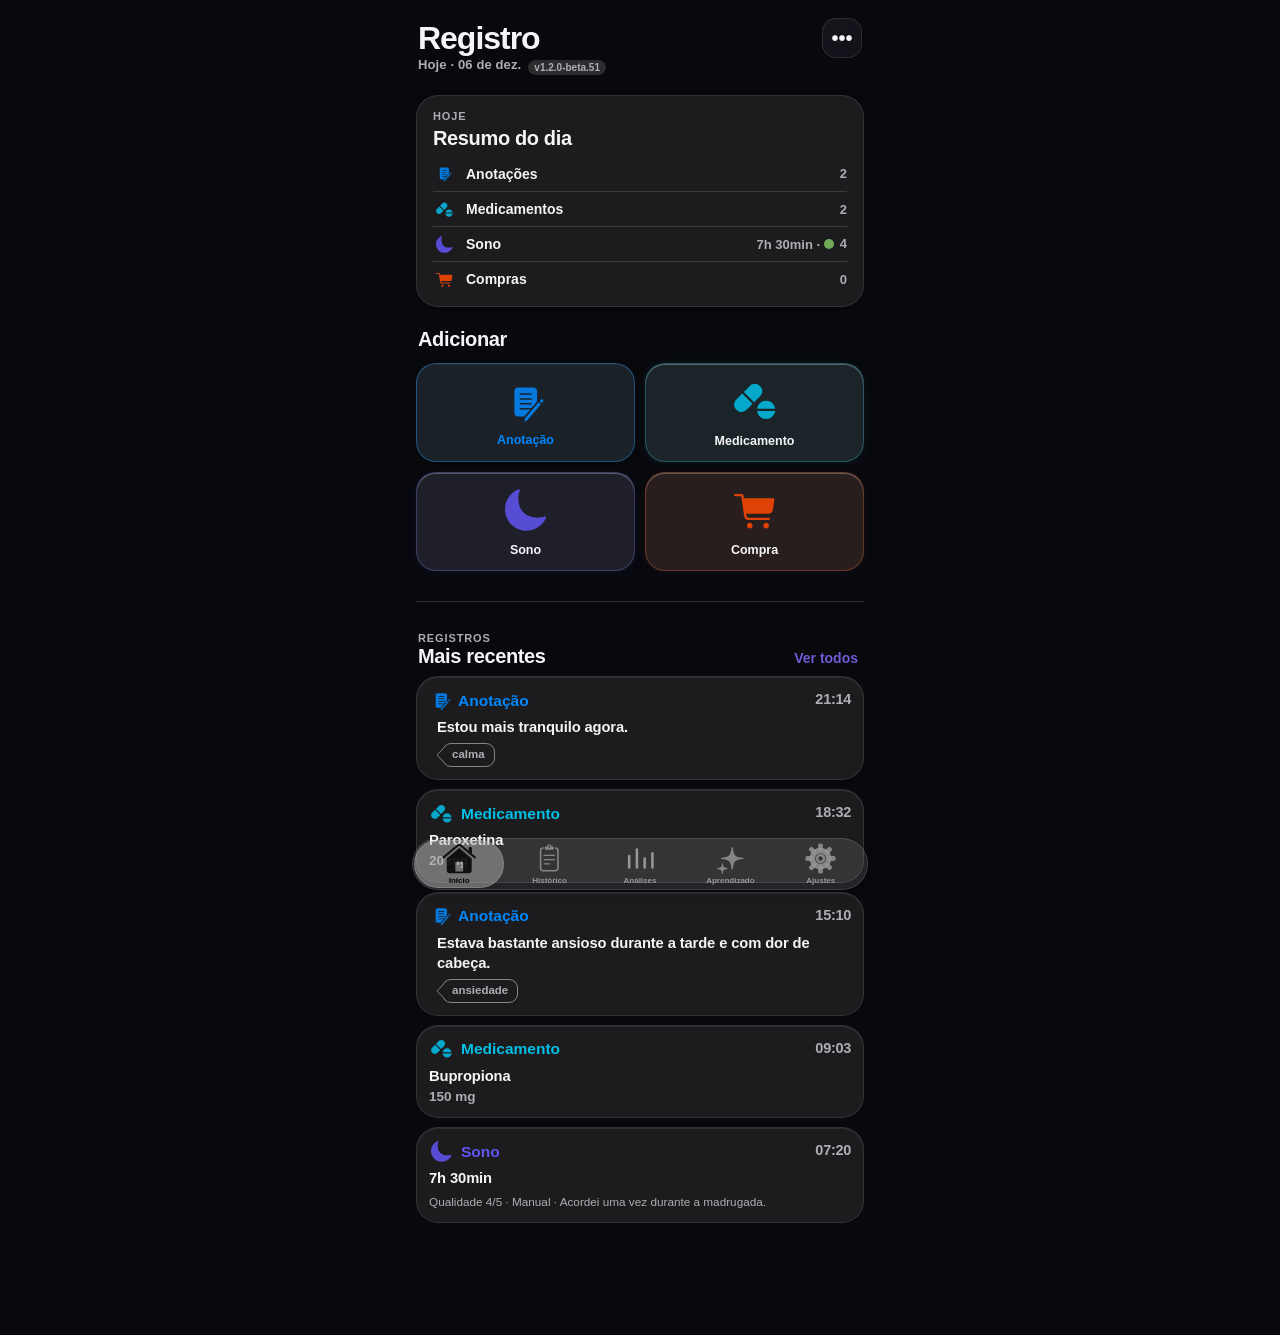
==== commit a51538ef: "refactor(beta): unificar design dos cartões de registros" ====
--- a/beta/index.html
+++ b/beta/index.html
@@ -26,6 +26,7 @@
 }catch(_){document.documentElement.dataset.theme='dark';}})();
 </script>
   <link rel="stylesheet" href="./styles.css?v=1.2.0-beta.51">
+  <link rel="stylesheet" href="./record-card-tokens.css?v=1">
 
 <style id="rmFirstFramePalette">
 :root {
--- a/beta/record-card-tokens.css
+++ b/beta/record-card-tokens.css
@@ -0,0 +1,170 @@
+/*
+ * REGISTRO MENTAL — RECORD CARD DESIGN SYSTEM V1
+ *
+ * Único componente visual para:
+ *   #historyList  — Histórico completo
+ *   #homeTimeline — Registros recentes
+ *
+ * Alterar os tokens abaixo modifica os dois locais.
+ * Não afeta cartões de outras seções.
+ */
+
+:root {
+  /* Dimensões */
+  --rm-record-width: 100%;
+  --rm-record-min-height: 0px;
+  --rm-record-radius: 22px;
+
+  /* Espaçamento */
+  --rm-record-pad-top: 11px;
+  --rm-record-pad-side: 12px;
+  --rm-record-pad-bottom: 12px;
+  --rm-record-header-gap: 6px;
+  --rm-record-heading-gap: 8px;
+  --rm-record-note-heading-gap: 5px;
+  --rm-record-content-inset: 0px;
+  --rm-record-note-content-inset: 8px;
+  --rm-record-meta-gap: 5px;
+
+  /* Ícones */
+  --rm-record-icon-size: 24px;
+  --rm-record-icon-svg-size: 21px;
+
+  /* Tipografia */
+  --rm-record-type-font: 15.5px;
+  --rm-record-type-weight: 800;
+  --rm-record-time-font: 14.5px;
+  --rm-record-time-weight: 760;
+  --rm-record-title-font: 14.75px;
+  --rm-record-title-weight: 560;
+  --rm-record-meta-font: 11.75px;
+
+  /* Aparência */
+  --rm-record-border-color: var(--rm-line, var(--separator));
+  --rm-record-shadow: var(--rm-inner, none);
+
+  /* Cores oficiais por categoria */
+  --rm-record-note-color: var(--record-note, #0188FE);
+  --rm-record-med-color: var(--record-med, #00C0E7);
+  --rm-record-sleep-color: var(--record-sleep, #6155F4);
+  --rm-record-buy-color: var(--record-buy, #FF4900);
+}
+
+/* Uma família, um seletor, dois locais. */
+html body :is(#historyList,#homeTimeline)
+> article.timeline-item.rm-v28-timeline {
+  display: block !important;
+  position: relative !important;
+  box-sizing: border-box !important;
+  width: var(--rm-record-width) !important;
+  max-width: 100% !important;
+  min-height: var(--rm-record-min-height) !important;
+  height: auto !important;
+  padding:
+    var(--rm-record-pad-top)
+    var(--rm-record-pad-side)
+    var(--rm-record-pad-bottom) !important;
+  border-radius: var(--rm-record-radius) !important;
+  border: 1px solid var(--rm-record-border-color) !important;
+  box-shadow: var(--rm-record-shadow) !important;
+  -webkit-box-shadow: var(--rm-record-shadow) !important;
+}
+
+/* Mesma organização do cabeçalho. */
+html body :is(#historyList,#homeTimeline)
+> .rm-v28-timeline .rm-card-header {
+  display: flex !important;
+  align-items: center !important;
+  justify-content: space-between !important;
+  gap: 10px !important;
+  margin-bottom: var(--rm-record-header-gap) !important;
+}
+
+html body :is(#historyList,#homeTimeline)
+> .rm-v28-timeline .rm-card-header-main {
+  display: flex !important;
+  align-items: center !important;
+  gap: var(--rm-record-heading-gap) !important;
+  min-width: 0 !important;
+}
+
+/* Ícones com dimensões compartilhadas. */
+html body :is(#historyList,#homeTimeline)
+> .rm-v28-timeline .timeline-type-icon {
+  width: var(--rm-record-icon-size) !important;
+  height: var(--rm-record-icon-size) !important;
+  flex: 0 0 var(--rm-record-icon-size) !important;
+  display: grid !important;
+  place-items: center !important;
+}
+
+html body :is(#historyList,#homeTimeline)
+> .rm-v28-timeline .timeline-type-icon svg {
+  width: var(--rm-record-icon-svg-size) !important;
+  height: var(--rm-record-icon-svg-size) !important;
+}
+
+/* Texto e hierarquia. */
+html body :is(#historyList,#homeTimeline)
+> .rm-v28-timeline .timeline-kind {
+  font-size: var(--rm-record-type-font) !important;
+  font-weight: var(--rm-record-type-weight) !important;
+}
+
+html body :is(#historyList,#homeTimeline)
+> .rm-v28-timeline .timeline-time {
+  font-size: var(--rm-record-time-font) !important;
+  font-weight: var(--rm-record-time-weight) !important;
+}
+
+html body :is(#historyList,#homeTimeline)
+> .rm-v28-timeline .timeline-title {
+  font-size: var(--rm-record-title-font) !important;
+  font-weight: var(--rm-record-title-weight) !important;
+}
+
+html body :is(#historyList,#homeTimeline)
+> .rm-v28-timeline .timeline-meta {
+  font-size: var(--rm-record-meta-font) !important;
+  margin-top: var(--rm-record-meta-gap) !important;
+}
+
+html body :is(#historyList,#homeTimeline)
+> .rm-v28-timeline .timeline-main {
+  min-width: 0 !important;
+  padding-left: var(--rm-record-content-inset) !important;
+}
+
+/* Variações próprias de anotações valem nos dois locais. */
+html body :is(#historyList,#homeTimeline)
+> .rm-v28-timeline.rm-type-note .rm-card-header-main {
+  gap: var(--rm-record-note-heading-gap) !important;
+}
+
+html body :is(#historyList,#homeTimeline)
+> .rm-v28-timeline.rm-type-note .timeline-main {
+  padding-left: var(--rm-record-note-content-inset) !important;
+}
+
+/* Cores oficiais iguais em Histórico e Recentes. */
+html body :is(#historyList,#homeTimeline)
+> .rm-v28-timeline.rm-type-note {
+  --rm-record-tone: var(--rm-record-note-color);
+}
+
+html body :is(#historyList,#homeTimeline)
+> .rm-v28-timeline.rm-type-medication {
+  --rm-record-tone: var(--rm-record-med-color);
+}
+
+html body :is(#historyList,#homeTimeline)
+> .rm-v28-timeline.rm-type-sleep {
+  --rm-record-tone: var(--rm-record-sleep-color);
+}
+
+html body :is(#historyList,#homeTimeline)
+> .rm-v28-timeline.rm-type-purchase {
+  --rm-record-tone: var(--rm-record-buy-color);
+}
+
+/* Filhos mantêm seus próprios glows e efeitos internos. */
